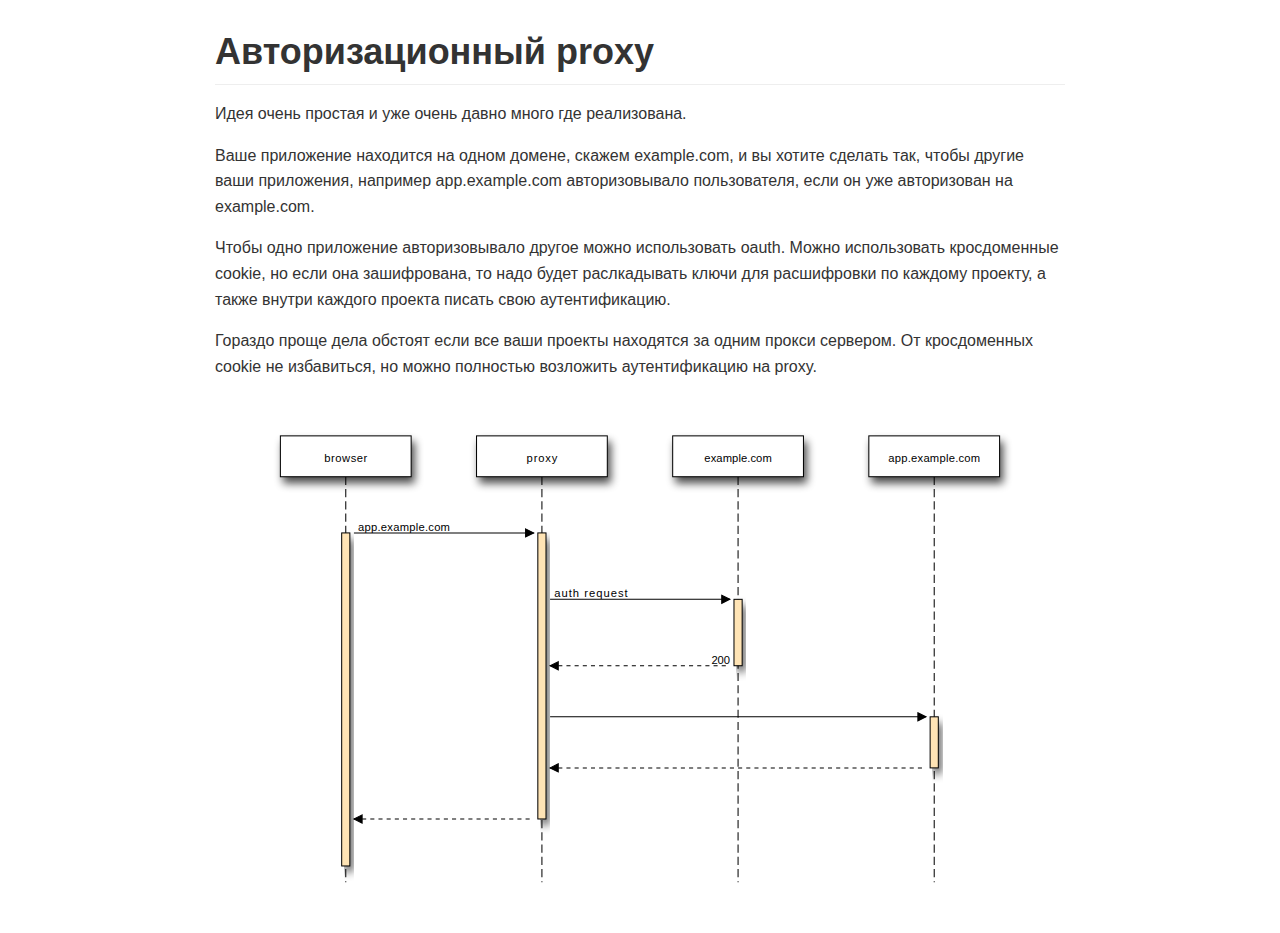
==== docs/auth-proxy.html @ 951d3b4f "Auth proxy" ====
<!DOCTYPE html>
<html>
<head>
  <meta charset="utf-8">
  <meta name="generator" content="pandoc">
  <meta name="viewport" content="width=device-width, initial-scale=1.0, user-scalable=yes">
  <title></title>
  <style type="text/css">code{white-space: pre;}</style>
  <link rel="stylesheet" href="github-markdown.css">
  <!--[if lt IE 9]>
    <script src="//cdnjs.cloudflare.com/ajax/libs/html5shiv/3.7.3/html5shiv-printshiv.min.js"></script>
  <![endif]-->
</head>
<body>
<h1 id="авторизационный-proxy">Авторизационный proxy</h1>
<p>Идея очень простая и уже очень давно много где реализована.</p>
<p>Ваше приложение находится на одном домене, скажем example.com, и вы хотите сделать так, чтобы другие ваши приложения, например app.example.com авторизовывало пользователя, если он уже авторизован на example.com.</p>
<p>Чтобы одно приложение авторизовывало другое можно использовать oauth. Можно использовать кросдоменные cookie, но если она зашифрована, то надо будет раслкадывать ключи для расшифровки по каждому проекту, а также внутри каждого проекта писать свою аутентификацию.</p>
<p>Гораздо проще дела обстоят если все ваши проекты находятся за одним прокси сервером. От кросдоменных cookie не избавиться, но можно полностью возложить аутентификацию на proxy.</p>
<?xml version='1.0' encoding='UTF-8'?>
<!DOCTYPE svg PUBLIC "-//W3C//DTD SVG 1.0//EN" "http://www.w3.org/TR/2001/REC-SVG-20010904/DTD/svg10.dtd">
<svg viewBox="0 0 832 489" xmlns="http://www.w3.org/2000/svg" xmlns:inkspace="http://www.inkscape.org/namespaces/inkscape" xmlns:xlink="http://www.w3.org/1999/xlink">
  <defs id="defs_block">
    <filter height="1.504" id="filter_blur" inkspace:collect="always" width="1.1575" x="-0.07875" y="-0.252">
      <feGaussianBlur id="feGaussianBlur3780" inkspace:collect="always" stdDeviation="4.2" />
    </filter>
  </defs>
  <title>blockdiag</title>
  <desc>seqdiag {
  browser =&gt; proxy [label = "app.example.com"] {
    proxy -&gt; example.com [label = "auth request"];
    proxy &lt;-- example.com [label = "200"];
    proxy =&gt; app.example.com;
  }
}</desc>
  <rect fill="rgb(0,0,0)" height="326" style="filter:url(#filter_blur);opacity:0.7;fill-opacity:1" width="8" x="127" y="141" />
  <rect fill="rgb(0,0,0)" height="280" style="filter:url(#filter_blur);opacity:0.7;fill-opacity:1" width="8" x="319" y="141" />
  <rect fill="rgb(0,0,0)" height="65" style="filter:url(#filter_blur);opacity:0.7;fill-opacity:1" width="8" x="511" y="206" />
  <rect fill="rgb(0,0,0)" height="50" style="filter:url(#filter_blur);opacity:0.7;fill-opacity:1" width="8" x="703" y="321" />
  <rect fill="rgb(0,0,0)" height="40" stroke="rgb(0,0,0)" style="filter:url(#filter_blur);opacity:0.7;fill-opacity:1" width="128" x="67" y="46" />
  <rect fill="rgb(0,0,0)" height="40" stroke="rgb(0,0,0)" style="filter:url(#filter_blur);opacity:0.7;fill-opacity:1" width="128" x="259" y="46" />
  <rect fill="rgb(0,0,0)" height="40" stroke="rgb(0,0,0)" style="filter:url(#filter_blur);opacity:0.7;fill-opacity:1" width="128" x="451" y="46" />
  <rect fill="rgb(0,0,0)" height="40" stroke="rgb(0,0,0)" style="filter:url(#filter_blur);opacity:0.7;fill-opacity:1" width="128" x="643" y="46" />
  <path d="M 128 80 L 128 477" fill="none" stroke="rgb(0,0,0)" stroke-dasharray="8 4" />
  <rect fill="moccasin" height="326" stroke="rgb(0,0,0)" width="8" x="124" y="135" />
  <path d="M 320 80 L 320 477" fill="none" stroke="rgb(0,0,0)" stroke-dasharray="8 4" />
  <rect fill="moccasin" height="280" stroke="rgb(0,0,0)" width="8" x="316" y="135" />
  <path d="M 512 80 L 512 477" fill="none" stroke="rgb(0,0,0)" stroke-dasharray="8 4" />
  <rect fill="moccasin" height="65" stroke="rgb(0,0,0)" width="8" x="508" y="200" />
  <path d="M 704 80 L 704 477" fill="none" stroke="rgb(0,0,0)" stroke-dasharray="8 4" />
  <rect fill="moccasin" height="50" stroke="rgb(0,0,0)" width="8" x="700" y="315" />
  <rect fill="rgb(255,255,255)" height="40" stroke="rgb(0,0,0)" width="128" x="64" y="40" />
  <text fill="rgb(0,0,0)" font-family="sans-serif" font-size="11" font-style="normal" font-weight="normal" text-anchor="middle" textLength="42" x="128" y="66">browser</text>
  <rect fill="rgb(255,255,255)" height="40" stroke="rgb(0,0,0)" width="128" x="256" y="40" />
  <text fill="rgb(0,0,0)" font-family="sans-serif" font-size="11" font-style="normal" font-weight="normal" text-anchor="middle" textLength="30" x="320" y="66">proxy</text>
  <rect fill="rgb(255,255,255)" height="40" stroke="rgb(0,0,0)" width="128" x="448" y="40" />
  <text fill="rgb(0,0,0)" font-family="sans-serif" font-size="11" font-style="normal" font-weight="normal" text-anchor="middle" textLength="66" x="512" y="66">example.com</text>
  <rect fill="rgb(255,255,255)" height="40" stroke="rgb(0,0,0)" width="128" x="640" y="40" />
  <text fill="rgb(0,0,0)" font-family="sans-serif" font-size="11" font-style="normal" font-weight="normal" text-anchor="middle" textLength="90" x="704" y="66">app.example.com</text>
  <path d="M 136 135 L 312 135" fill="none" stroke="rgb(0,0,0)" />
  <polygon fill="rgb(0,0,0)" points="304,131 312,135 304,139" stroke="rgb(0,0,0)" />
  <path d="M 328 200 L 504 200" fill="none" stroke="rgb(0,0,0)" />
  <polygon fill="rgb(0,0,0)" points="496,196 504,200 496,204" stroke="rgb(0,0,0)" />
  <path d="M 328 265 L 504 265" fill="none" stroke="rgb(0,0,0)" stroke-dasharray="4" />
  <polygon fill="rgb(0,0,0)" points="336,261 328,265 336,269" stroke="rgb(0,0,0)" />
  <path d="M 328 315 L 696 315" fill="none" stroke="rgb(0,0,0)" />
  <polygon fill="rgb(0,0,0)" points="688,311 696,315 688,319" stroke="rgb(0,0,0)" />
  <path d="M 328 365 L 696 365" fill="none" stroke="rgb(0,0,0)" stroke-dasharray="4" />
  <polygon fill="rgb(0,0,0)" points="336,361 328,365 336,369" stroke="rgb(0,0,0)" />
  <path d="M 136 415 L 312 415" fill="none" stroke="rgb(0,0,0)" stroke-dasharray="4" />
  <polygon fill="rgb(0,0,0)" points="144,411 136,415 144,419" stroke="rgb(0,0,0)" />
  <text fill="rgb(0,0,0)" font-family="sans-serif" font-size="11" font-style="normal" font-weight="normal" text-anchor="middle" textLength="90" x="185" y="133">app.example.com</text>
  <text fill="rgb(0,0,0)" font-family="sans-serif" font-size="11" font-style="normal" font-weight="normal" text-anchor="middle" textLength="72" x="368" y="198">auth request</text>
  <text fill="rgb(0,0,0)" font-family="sans-serif" font-size="11" font-style="normal" font-weight="normal" text-anchor="middle" textLength="18" x="495" y="263">200</text>
</svg>
</body>
</html>
---- docs/github-markdown.css ----
@font-face {
  font-family: octicons-anchor;
  /*src: url([data-uri]) format('woff');*/
}

body {
  min-width: 200px;
  max-width: 850px;
  margin: 0 auto;
  padding: 30px;
}

body {
  -ms-text-size-adjust: 100%;
  -webkit-text-size-adjust: 100%;
  color: #333;
  /*overflow: hidden;*/
  font-family: "Helvetica Neue", Helvetica, "Segoe UI", Arial, freesans, sans-serif;
  font-size: 16px;
  line-height: 1.6;
  word-wrap: break-word;
}

body a {
  background: transparent;
}

body a:active,
body a:hover {
  outline: 0;
}

body strong {
  font-weight: bold;
}

body h1 {
  font-size: 2em;
  margin: 0.67em 0;
}

body img {
  border: 0;
}

body hr {
  -moz-box-sizing: content-box;
  box-sizing: content-box;
  height: 0;
}

body pre {
  overflow: auto;
}

body code,
body kbd,
body pre {
  font-family: monospace, monospace;
  font-size: 1em;
}

body input {
  color: inherit;
  font: inherit;
  margin: 0;
}

body html input[disabled] {
  cursor: default;
}

body input {
  line-height: normal;
}

body input[type="checkbox"] {
  -moz-box-sizing: border-box;
  box-sizing: border-box;
  padding: 0;
}

body table {
  border-collapse: collapse;
  border-spacing: 0;
}

body td,
body th {
  padding: 0;
}

body * {
  -moz-box-sizing: border-box;
  box-sizing: border-box;
}

body input {
  font: 13px/1.4 Helvetica, arial, freesans, clean, sans-serif, "Segoe UI Emoji", "Segoe UI Symbol";
}

body a {
  color: #4183c4;
  text-decoration: none;
}

body a:hover,
body a:focus,
body a:active {
  text-decoration: underline;
}

body hr {
  height: 0;
  margin: 15px 0;
  overflow: hidden;
  background: transparent;
  border: 0;
  border-bottom: 1px solid #ddd;
}

body hr:before {
  display: table;
  content: "";
}

body hr:after {
  display: table;
  clear: both;
  content: "";
}

body h1,
body h2,
body h3,
body h4,
body h5,
body h6 {
  margin-top: 15px;
  margin-bottom: 15px;
  line-height: 1.1;
}

body h1 {
  font-size: 30px;
}

body h2 {
  font-size: 21px;
}

body h3 {
  font-size: 16px;
}

body h4 {
  font-size: 14px;
}

body h5 {
  font-size: 12px;
}

body h6 {
  font-size: 11px;
}

body blockquote {
  margin: 0;
}

body ul,
body ol {
  padding: 0;
  margin-top: 0;
  margin-bottom: 0;
}

body ol ol,
body ul ol {
  list-style-type: lower-roman;
}

body ul ul ol,
body ul ol ol,
body ol ul ol,
body ol ol ol {
  list-style-type: lower-alpha;
}

body dd {
  margin-left: 0;
}

body code {
  font: 12px Consolas, "Liberation Mono", Menlo, Courier, monospace;
}

body pre {
  margin-top: 0;
  margin-bottom: 0;
  font: 12px Consolas, "Liberation Mono", Menlo, Courier, monospace;
}

body .octicon {
  font: normal normal 16px octicons-anchor;
  line-height: 1;
  display: inline-block;
  text-decoration: none;
  -webkit-font-smoothing: antialiased;
  -moz-osx-font-smoothing: grayscale;
  -webkit-user-select: none;
  -moz-user-select: none;
  -ms-user-select: none;
  /*user-select: none;*/
}

body .octicon-link:before {
  content: '\f05c';
}

body>*:first-child {
  margin-top: 0 !important;
}

body>*:last-child {
  margin-bottom: 0 !important;
}

body .anchor {
  position: absolute;
  top: 0;
  bottom: 0;
  left: 0;
  display: block;
  padding-right: 6px;
  padding-left: 30px;
  margin-left: -30px;
}

body .anchor:focus {
  outline: none;
}

body h1,
body h2,
body h3,
body h4,
body h5,
body h6 {
  position: relative;
  margin-top: 1em;
  margin-bottom: 16px;
  font-weight: bold;
  line-height: 1.4;
}

body h1 .octicon-link,
body h2 .octicon-link,
body h3 .octicon-link,
body h4 .octicon-link,
body h5 .octicon-link,
body h6 .octicon-link {
  display: none;
  color: #000;
  vertical-align: middle;
}

body h1:hover .anchor,
body h2:hover .anchor,
body h3:hover .anchor,
body h4:hover .anchor,
body h5:hover .anchor,
body h6:hover .anchor {
  padding-left: 8px;
  margin-left: -30px;
  line-height: 1;
  text-decoration: none;
}

body h1:hover .anchor .octicon-link,
body h2:hover .anchor .octicon-link,
body h3:hover .anchor .octicon-link,
body h4:hover .anchor .octicon-link,
body h5:hover .anchor .octicon-link,
body h6:hover .anchor .octicon-link {
  display: inline-block;
}

body h1 {
  padding-bottom: 0.3em;
  font-size: 2.25em;
  line-height: 1.2;
  border-bottom: 1px solid #eee;
}

body h2 {
  padding-bottom: 0.3em;
  font-size: 1.75em;
  line-height: 1.225;
  border-bottom: 1px solid #eee;
}

body h3 {
  font-size: 1.5em;
  line-height: 1.43;
}

body h4 {
  font-size: 1.25em;
}

body h5 {
  font-size: 1em;
}

body h6 {
  font-size: 1em;
  color: #777;
}

body p,
body blockquote,
body ul,
body ol,
body dl,
body table,
body pre {
  margin-top: 0;
  margin-bottom: 16px;
}

body hr {
  height: 4px;
  padding: 0;
  margin: 16px 0;
  background-color: #e7e7e7;
  border: 0 none;
}

body ul,
body ol {
  padding-left: 2em;
}

body ul ul,
body ul ol,
body ol ol,
body ol ul {
  margin-top: 0;
  margin-bottom: 0;
}

body li>p {
  margin-top: 16px;
}

body dl {
  padding: 0;
}

body dl dt {
  padding: 0;
  margin-top: 16px;
  font-size: 1em;
  font-style: italic;
  font-weight: bold;
}

body dl dd {
  /*padding: 0 16px;*/
  padding: 0;
  margin-bottom: 16px;
}

body blockquote {
  padding: 0 15px;
  color: #777;
  border-left: 4px solid #ddd;
}

body blockquote>:first-child {
  margin-top: 0;
}

body blockquote>:last-child {
  margin-bottom: 0;
}

body table {
  display: block;
  width: 100%;
  overflow: auto;
  word-break: normal;
  word-break: keep-all;
}

body table th {
  font-weight: bold;
}

body table th,
body table td {
  padding: 6px 13px;
  border: 1px solid #ddd;
}

body table tr {
  background-color: #fff;
  border-top: 1px solid #ccc;
}

body table tr:nth-child(2n) {
  background-color: #f8f8f8;
}

body img {
  max-width: 100%;
  -moz-box-sizing: border-box;
  box-sizing: border-box;
}

body code {
  padding: 0;
  padding-top: 0.2em;
  padding-bottom: 0.2em;
  margin: 0;
  font-size: 85%;
  background-color: rgba(0,0,0,0.04);
  border-radius: 3px;
}

body code:before,
body code:after {
  letter-spacing: -0.2em;
  content: "\00a0";
}

body pre>code {
  padding: 0;
  margin: 0;
  font-size: 100%;
  word-break: normal;
  white-space: pre;
  background: transparent;
  border: 0;
}

body .highlight {
  margin-bottom: 16px;
}

body .highlight pre,
body pre {
  padding: 16px;
  overflow: auto;
  font-size: 85%;
  line-height: 1.45;
  background-color: #f7f7f7;
  border-radius: 3px;
}

body .highlight pre {
  margin-bottom: 0;
  word-break: normal;
}

body pre {
  word-wrap: normal;
}

body pre code {
  display: inline;
  max-width: initial;
  padding: 0;
  margin: 0;
  overflow: initial;
  line-height: inherit;
  word-wrap: normal;
  background-color: transparent;
  border: 0;
}

body pre code:before,
body pre code:after {
  content: normal;
}

body .highlight {
  background: #fff;
}

body .highlight .h {
  color: #333;
  font-style: normal;
  font-weight: normal;
}

body .highlight .mf,
body .highlight .mh,
body .highlight .mi,
body .highlight .mo,
body .highlight .il,
body .highlight .m {
  color: #945277;
}

body .highlight .s,
body .highlight .sb,
body .highlight .sc,
body .highlight .sd,
body .highlight .s2,
body .highlight .se,
body .highlight .sh,
body .highlight .si,
body .highlight .sx,
body .highlight .s1 {
  color: #df5000;
}

body .highlight .kc,
body .highlight .kd,
body .highlight .kn,
body .highlight .kp,
body .highlight .kr,
body .highlight .kt,
body .highlight .k,
body .highlight .o {
  font-weight: bold;
}

body .highlight .kt {
  color: #458;
}

body .highlight .c,
body .highlight .cm,
body .highlight .c1 {
  color: #998;
  font-style: italic;
}

body .highlight .cp,
body .highlight .cs,
body .highlight .cp .h {
  color: #999;
  font-weight: bold;
}

body .highlight .cs {
  font-style: italic;
}

body .highlight .n {
  color: #333;
}

body .highlight .na,
body .highlight .nv,
body .highlight .vc,
body .highlight .vg,
body .highlight .vi {
  color: #008080;
}

body .highlight .nb {
  color: #0086B3;
}

body .highlight .nc {
  color: #458;
  font-weight: bold;
}

body .highlight .no {
  color: #094e99;
}

body .highlight .ni {
  color: #800080;
}

body .highlight .ne {
  color: #990000;
  font-weight: bold;
}

body .highlight .nf {
  color: #945277;
  font-weight: bold;
}

body .highlight .nn {
  color: #555;
}

body .highlight .nt {
  color: #000080;
}

body .highlight .err {
  color: #a61717;
  background-color: #e3d2d2;
}

body .highlight .gd {
  color: #000;
  background-color: #fdd;
}

body .highlight .gd .x {
  color: #000;
  background-color: #faa;
}

body .highlight .ge {
  font-style: italic;
}

body .highlight .gr {
  color: #aa0000;
}

body .highlight .gh {
  color: #999;
}

body .highlight .gi {
  color: #000;
  background-color: #dfd;
}

body .highlight .gi .x {
  color: #000;
  background-color: #afa;
}

body .highlight .go {
  color: #888;
}

body .highlight .gp {
  color: #555;
}

body .highlight .gs {
  font-weight: bold;
}

body .highlight .gu {
  color: #800080;
  font-weight: bold;
}

body .highlight .gt {
  color: #aa0000;
}

body .highlight .ow {
  font-weight: bold;
}

body .highlight .w {
  color: #bbb;
}

body .highlight .sr {
  color: #017936;
}

body .highlight .ss {
  color: #8b467f;
}

body .highlight .bp {
  color: #999;
}

body .highlight .gc {
  color: #999;
  background-color: #EAF2F5;
}

body kbd {
  background-color: #e7e7e7;
  background-image: -webkit-linear-gradient(#fefefe, #e7e7e7);
  background-image: linear-gradient(#fefefe, #e7e7e7);
  background-repeat: repeat-x;
  display: inline-block;
  padding: 3px 5px;
  font: 11px Consolas, "Liberation Mono", Menlo, Courier, monospace;
  line-height: 10px;
  color: #000;
  border: 1px solid #cfcfcf;
  border-radius: 2px;
}

body .task-list-item {
  list-style-type: none;
}

body .task-list-item+.task-list-item {
  margin-top: 3px;
}

body .task-list-item input {
  float: left;
  margin: 0.3em 0 0.25em -1.6em;
  vertical-align: middle;
}
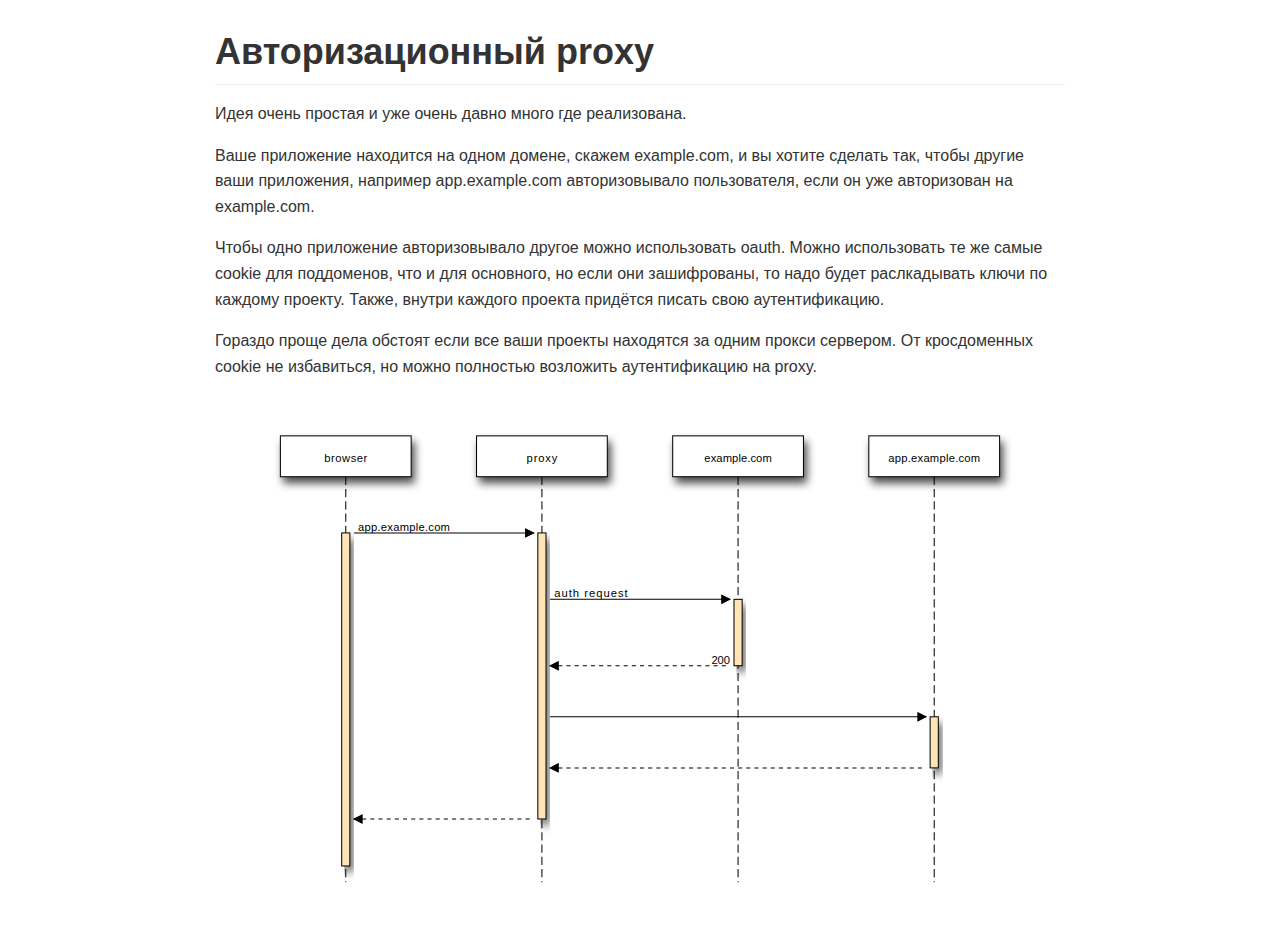
==== commit ddf9c551: "Cross domain cookie" ====
--- a/docs/auth-proxy.html
+++ b/docs/auth-proxy.html
@@ -15,7 +15,7 @@
 <h1 id="авторизационный-proxy">Авторизационный proxy</h1>
 <p>Идея очень простая и уже очень давно много где реализована.</p>
 <p>Ваше приложение находится на одном домене, скажем example.com, и вы хотите сделать так, чтобы другие ваши приложения, например app.example.com авторизовывало пользователя, если он уже авторизован на example.com.</p>
-<p>Чтобы одно приложение авторизовывало другое можно использовать oauth. Можно использовать кросдоменные cookie, но если она зашифрована, то надо будет раслкадывать ключи для расшифровки по каждому проекту, а также внутри каждого проекта писать свою аутентификацию.</p>
+<p>Чтобы одно приложение авторизовывало другое можно использовать oauth. Можно использовать те же самые cookie для поддоменов, что и для основного, но если они зашифрованы, то надо будет раслкадывать ключи по каждому проекту. Также, внутри каждого проекта придётся писать свою аутентификацию.</p>
 <p>Гораздо проще дела обстоят если все ваши проекты находятся за одним прокси сервером. От кросдоменных cookie не избавиться, но можно полностью возложить аутентификацию на proxy.</p>
 <?xml version='1.0' encoding='UTF-8'?>
 <!DOCTYPE svg PUBLIC "-//W3C//DTD SVG 1.0//EN" "http://www.w3.org/TR/2001/REC-SVG-20010904/DTD/svg10.dtd">
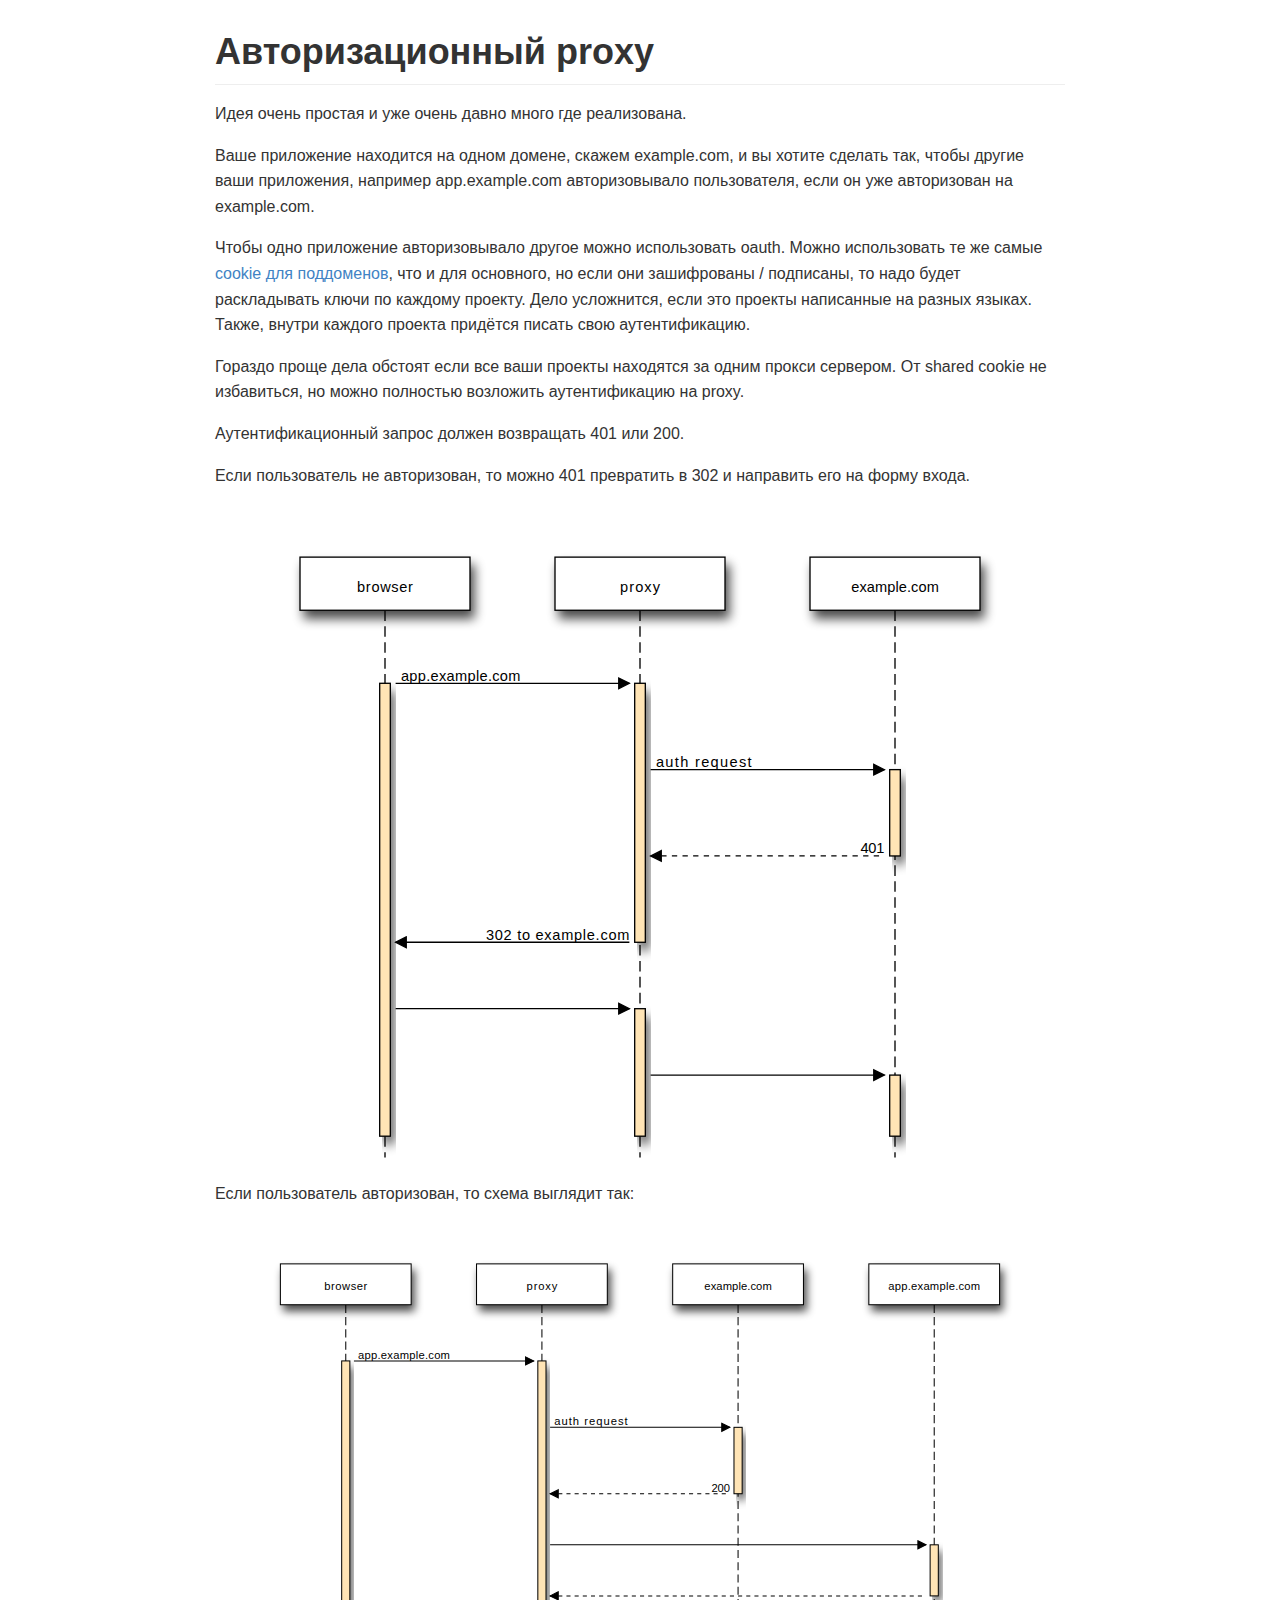
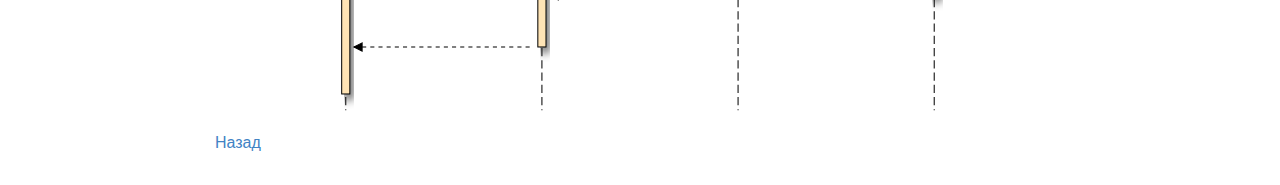
==== commit 3425c075: "Wip" ====
--- a/docs/auth-proxy.html
+++ b/docs/auth-proxy.html
@@ -15,8 +15,68 @@
 <h1 id="авторизационный-proxy">Авторизационный proxy</h1>
 <p>Идея очень простая и уже очень давно много где реализована.</p>
 <p>Ваше приложение находится на одном домене, скажем example.com, и вы хотите сделать так, чтобы другие ваши приложения, например app.example.com авторизовывало пользователя, если он уже авторизован на example.com.</p>
-<p>Чтобы одно приложение авторизовывало другое можно использовать oauth. Можно использовать те же самые cookie для поддоменов, что и для основного, но если они зашифрованы, то надо будет раслкадывать ключи по каждому проекту. Также, внутри каждого проекта придётся писать свою аутентификацию.</p>
-<p>Гораздо проще дела обстоят если все ваши проекты находятся за одним прокси сервером. От кросдоменных cookie не избавиться, но можно полностью возложить аутентификацию на proxy.</p>
+<p>Чтобы одно приложение авторизовывало другое можно использовать oauth. Можно использовать те же самые <a href="cookie-sharing.html">cookie для поддоменов</a>, что и для основного, но если они зашифрованы / подписаны, то надо будет раскладывать ключи по каждому проекту. Дело усложнится, если это проекты написанные на разных языках. Также, внутри каждого проекта придётся писать свою аутентификацию.</p>
+<p>Гораздо проще дела обстоят если все ваши проекты находятся за одним прокси сервером. От shared cookie не избавиться, но можно полностью возложить аутентификацию на proxy.</p>
+<p>Аутентификационный запрос должен возвращать 401 или 200.</p>
+<p>Если пользователь не авторизован, то можно 401 превратить в 302 и направить его на форму входа.</p>
+<?xml version='1.0' encoding='UTF-8'?>
+<!DOCTYPE svg PUBLIC "-//W3C//DTD SVG 1.0//EN" "http://www.w3.org/TR/2001/REC-SVG-20010904/DTD/svg10.dtd">
+<svg viewBox="0 0 640 504" xmlns="http://www.w3.org/2000/svg" xmlns:inkspace="http://www.inkscape.org/namespaces/inkscape" xmlns:xlink="http://www.w3.org/1999/xlink">
+  <defs id="defs_block">
+    <filter height="1.504" id="filter_blur" inkspace:collect="always" width="1.1575" x="-0.07875" y="-0.252">
+      <feGaussianBlur id="feGaussianBlur3780" inkspace:collect="always" stdDeviation="4.2" />
+    </filter>
+  </defs>
+  <title>blockdiag</title>
+  <desc>seqdiag {
+  browser -&gt; proxy [label = "app.example.com"] {
+    proxy -&gt; example.com [label = "auth request"];
+    proxy &lt;-- example.com [label = "401"];
+  }
+  browser &lt;- proxy [label = "302 to example.com"];
+  browser -&gt; proxy -&gt; example.com;
+}</desc>
+  <rect fill="rgb(0,0,0)" height="341" style="filter:url(#filter_blur);opacity:0.7;fill-opacity:1" width="8" x="127" y="141" />
+  <rect fill="rgb(0,0,0)" height="195" style="filter:url(#filter_blur);opacity:0.7;fill-opacity:1" width="8" x="319" y="141" />
+  <rect fill="rgb(0,0,0)" height="96" style="filter:url(#filter_blur);opacity:0.7;fill-opacity:1" width="8" x="319" y="386" />
+  <rect fill="rgb(0,0,0)" height="65" style="filter:url(#filter_blur);opacity:0.7;fill-opacity:1" width="8" x="511" y="206" />
+  <rect fill="rgb(0,0,0)" height="46" style="filter:url(#filter_blur);opacity:0.7;fill-opacity:1" width="8" x="511" y="436" />
+  <rect fill="rgb(0,0,0)" height="40" stroke="rgb(0,0,0)" style="filter:url(#filter_blur);opacity:0.7;fill-opacity:1" width="128" x="67" y="46" />
+  <rect fill="rgb(0,0,0)" height="40" stroke="rgb(0,0,0)" style="filter:url(#filter_blur);opacity:0.7;fill-opacity:1" width="128" x="259" y="46" />
+  <rect fill="rgb(0,0,0)" height="40" stroke="rgb(0,0,0)" style="filter:url(#filter_blur);opacity:0.7;fill-opacity:1" width="128" x="451" y="46" />
+  <path d="M 128 80 L 128 492" fill="none" stroke="rgb(0,0,0)" stroke-dasharray="8 4" />
+  <rect fill="moccasin" height="341" stroke="rgb(0,0,0)" width="8" x="124" y="135" />
+  <path d="M 320 80 L 320 492" fill="none" stroke="rgb(0,0,0)" stroke-dasharray="8 4" />
+  <rect fill="moccasin" height="195" stroke="rgb(0,0,0)" width="8" x="316" y="135" />
+  <rect fill="moccasin" height="96" stroke="rgb(0,0,0)" width="8" x="316" y="380" />
+  <path d="M 512 80 L 512 492" fill="none" stroke="rgb(0,0,0)" stroke-dasharray="8 4" />
+  <rect fill="moccasin" height="65" stroke="rgb(0,0,0)" width="8" x="508" y="200" />
+  <rect fill="moccasin" height="46" stroke="rgb(0,0,0)" width="8" x="508" y="430" />
+  <rect fill="rgb(255,255,255)" height="40" stroke="rgb(0,0,0)" width="128" x="64" y="40" />
+  <text fill="rgb(0,0,0)" font-family="sans-serif" font-size="11" font-style="normal" font-weight="normal" text-anchor="middle" textLength="42" x="128" y="66">browser</text>
+  <rect fill="rgb(255,255,255)" height="40" stroke="rgb(0,0,0)" width="128" x="256" y="40" />
+  <text fill="rgb(0,0,0)" font-family="sans-serif" font-size="11" font-style="normal" font-weight="normal" text-anchor="middle" textLength="30" x="320" y="66">proxy</text>
+  <rect fill="rgb(255,255,255)" height="40" stroke="rgb(0,0,0)" width="128" x="448" y="40" />
+  <text fill="rgb(0,0,0)" font-family="sans-serif" font-size="11" font-style="normal" font-weight="normal" text-anchor="middle" textLength="66" x="512" y="66">example.com</text>
+  <path d="M 136 135 L 312 135" fill="none" stroke="rgb(0,0,0)" />
+  <polygon fill="rgb(0,0,0)" points="304,131 312,135 304,139" stroke="rgb(0,0,0)" />
+  <path d="M 328 200 L 504 200" fill="none" stroke="rgb(0,0,0)" />
+  <polygon fill="rgb(0,0,0)" points="496,196 504,200 496,204" stroke="rgb(0,0,0)" />
+  <path d="M 328 265 L 504 265" fill="none" stroke="rgb(0,0,0)" stroke-dasharray="4" />
+  <polygon fill="rgb(0,0,0)" points="336,261 328,265 336,269" stroke="rgb(0,0,0)" />
+  <path d="M 136 330 L 312 330" fill="none" stroke="rgb(0,0,0)" />
+  <polygon fill="rgb(0,0,0)" points="144,326 136,330 144,334" stroke="rgb(0,0,0)" />
+  <path d="M 136 380 L 312 380" fill="none" stroke="rgb(0,0,0)" />
+  <polygon fill="rgb(0,0,0)" points="304,376 312,380 304,384" stroke="rgb(0,0,0)" />
+  <path d="M 328 430 L 504 430" fill="none" stroke="rgb(0,0,0)" />
+  <polygon fill="rgb(0,0,0)" points="496,426 504,430 496,434" stroke="rgb(0,0,0)" />
+  <text fill="rgb(0,0,0)" font-family="sans-serif" font-size="11" font-style="normal" font-weight="normal" text-anchor="middle" textLength="90" x="185" y="133">app.example.com</text>
+  <text fill="rgb(0,0,0)" font-family="sans-serif" font-size="11" font-style="normal" font-weight="normal" text-anchor="middle" textLength="72" x="368" y="198">auth request</text>
+  <text fill="rgb(0,0,0)" font-family="sans-serif" font-size="11" font-style="normal" font-weight="normal" text-anchor="middle" textLength="18" x="495" y="263">401</text>
+  <text fill="rgb(0,0,0)" font-family="sans-serif" font-size="11" font-style="normal" font-weight="normal" text-anchor="middle" textLength="108" x="258" y="328">302 to example.com</text>
+</svg>
+
+<p>Если пользователь авторизован, то схема выглядит так:</p>
 <?xml version='1.0' encoding='UTF-8'?>
 <!DOCTYPE svg PUBLIC "-//W3C//DTD SVG 1.0//EN" "http://www.w3.org/TR/2001/REC-SVG-20010904/DTD/svg10.dtd">
 <svg viewBox="0 0 832 489" xmlns="http://www.w3.org/2000/svg" xmlns:inkspace="http://www.inkscape.org/namespaces/inkscape" xmlns:xlink="http://www.w3.org/1999/xlink">
@@ -73,5 +133,7 @@
   <text fill="rgb(0,0,0)" font-family="sans-serif" font-size="11" font-style="normal" font-weight="normal" text-anchor="middle" textLength="72" x="368" y="198">auth request</text>
   <text fill="rgb(0,0,0)" font-family="sans-serif" font-size="11" font-style="normal" font-weight="normal" text-anchor="middle" textLength="18" x="495" y="263">200</text>
 </svg>
+
+<p><a href="index.html">Назад</a></p>
 </body>
 </html>
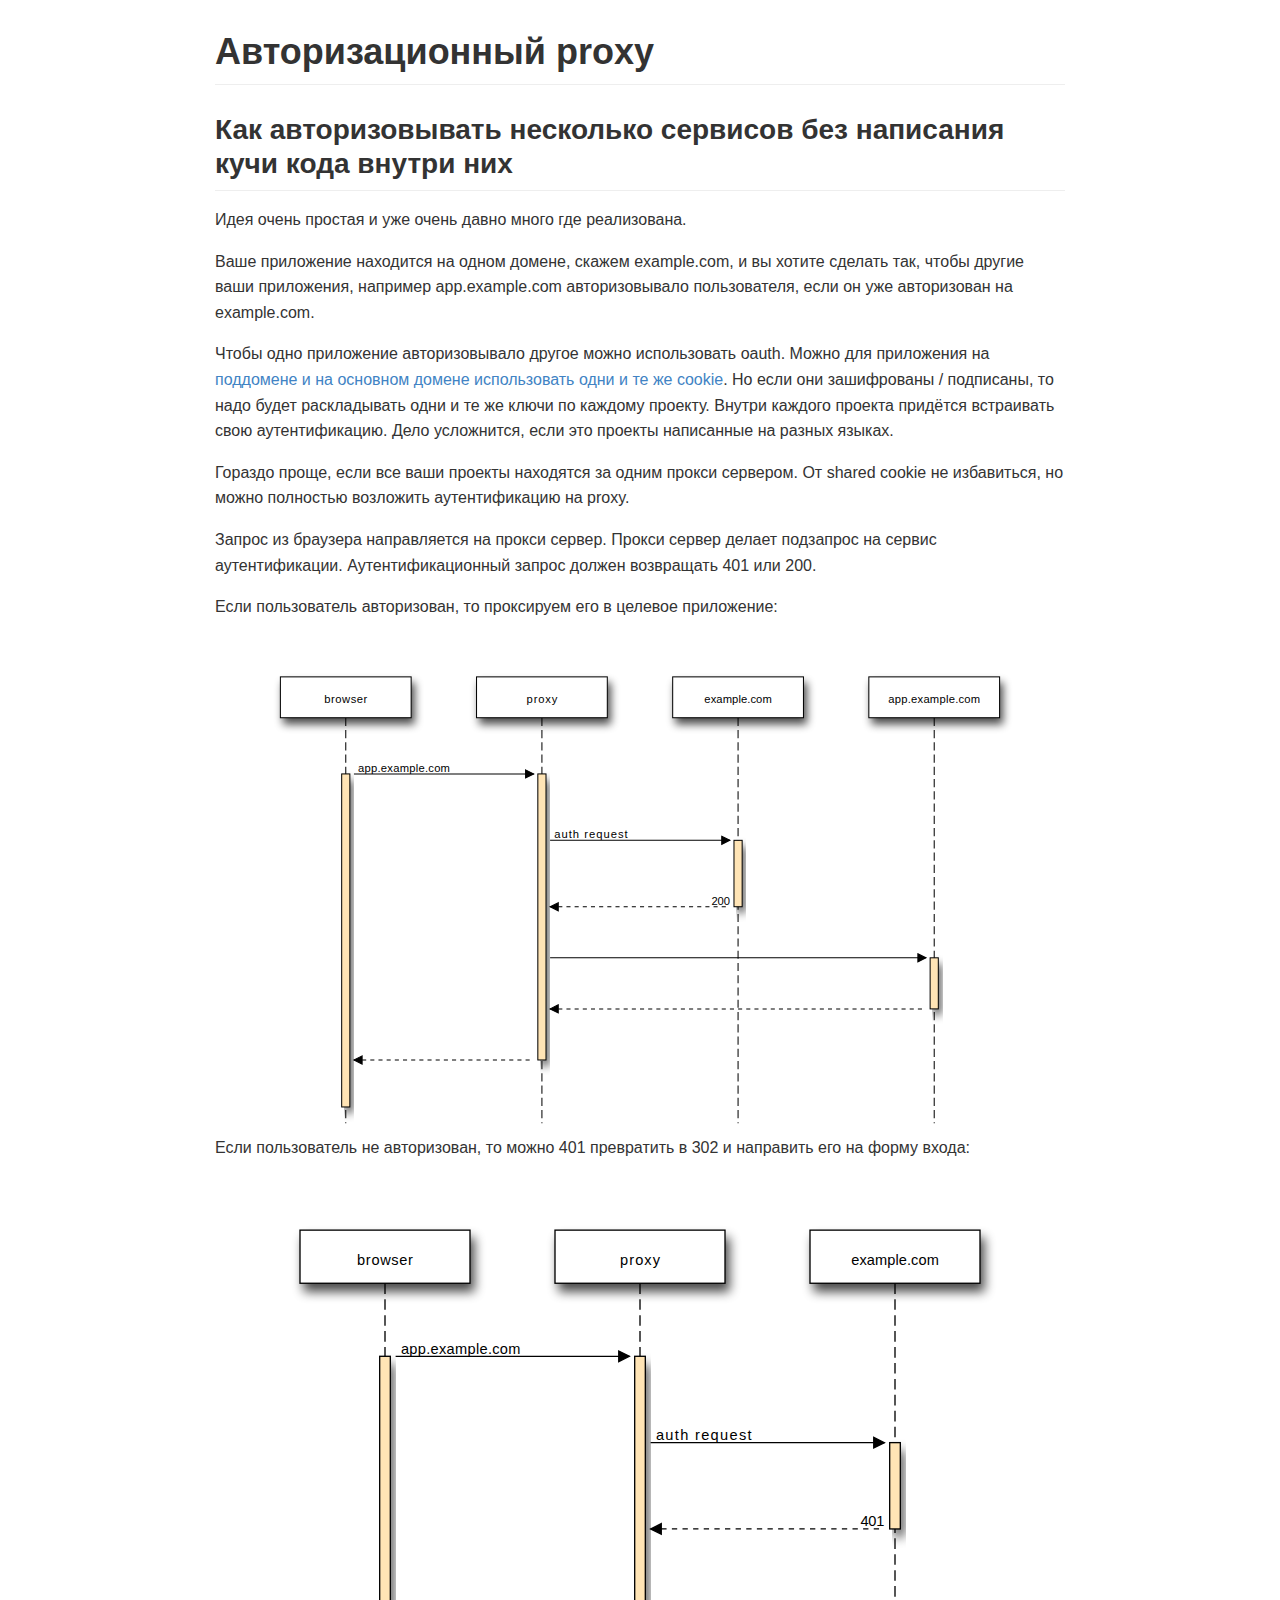
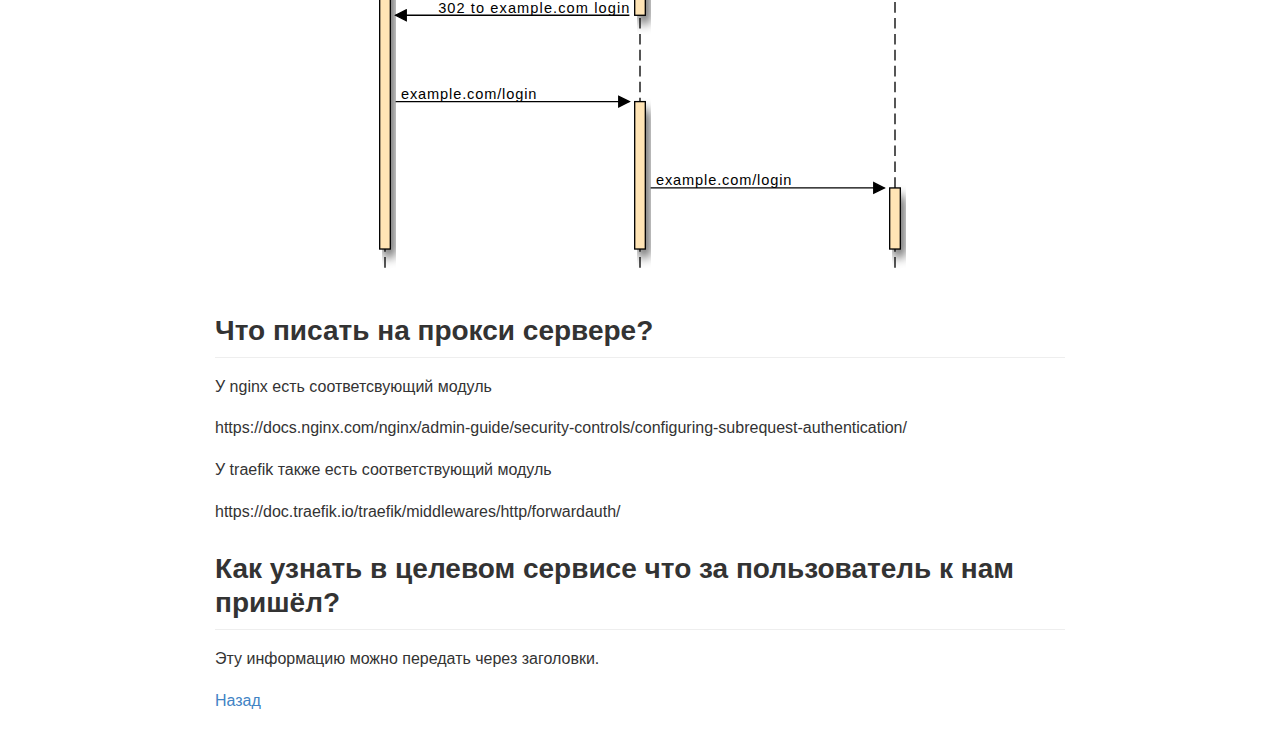
==== commit 53f47271: "Wip" ====
--- a/docs/auth-proxy.html
+++ b/docs/auth-proxy.html
@@ -1,82 +1,22 @@
-<!DOCTYPE html>
-<html>
+<!DOCTYPE html PUBLIC "-//W3C//DTD XHTML 1.0 Transitional//EN" "http://www.w3.org/TR/xhtml1/DTD/xhtml1-transitional.dtd">
+<html xmlns="http://www.w3.org/1999/xhtml">
 <head>
-  <meta charset="utf-8">
-  <meta name="generator" content="pandoc">
-  <meta name="viewport" content="width=device-width, initial-scale=1.0, user-scalable=yes">
+  <meta http-equiv="Content-Type" content="text/html; charset=utf-8" />
+  <meta http-equiv="Content-Style-Type" content="text/css" />
+  <meta name="generator" content="pandoc" />
   <title></title>
   <style type="text/css">code{white-space: pre;}</style>
-  <link rel="stylesheet" href="github-markdown.css">
-  <!--[if lt IE 9]>
-    <script src="//cdnjs.cloudflare.com/ajax/libs/html5shiv/3.7.3/html5shiv-printshiv.min.js"></script>
-  <![endif]-->
+  <link rel="stylesheet" href="github-markdown.css" type="text/css" />
 </head>
 <body>
 <h1 id="авторизационный-proxy">Авторизационный proxy</h1>
+<h2 id="как-авторизовывать-несколько-сервисов-без-написания-кучи-кода-внутри-них">Как авторизовывать несколько сервисов без написания кучи кода внутри них</h2>
 <p>Идея очень простая и уже очень давно много где реализована.</p>
 <p>Ваше приложение находится на одном домене, скажем example.com, и вы хотите сделать так, чтобы другие ваши приложения, например app.example.com авторизовывало пользователя, если он уже авторизован на example.com.</p>
-<p>Чтобы одно приложение авторизовывало другое можно использовать oauth. Можно использовать те же самые <a href="cookie-sharing.html">cookie для поддоменов</a>, что и для основного, но если они зашифрованы / подписаны, то надо будет раскладывать ключи по каждому проекту. Дело усложнится, если это проекты написанные на разных языках. Также, внутри каждого проекта придётся писать свою аутентификацию.</p>
-<p>Гораздо проще дела обстоят если все ваши проекты находятся за одним прокси сервером. От shared cookie не избавиться, но можно полностью возложить аутентификацию на proxy.</p>
-<p>Аутентификационный запрос должен возвращать 401 или 200.</p>
-<p>Если пользователь не авторизован, то можно 401 превратить в 302 и направить его на форму входа.</p>
-<?xml version='1.0' encoding='UTF-8'?>
-<!DOCTYPE svg PUBLIC "-//W3C//DTD SVG 1.0//EN" "http://www.w3.org/TR/2001/REC-SVG-20010904/DTD/svg10.dtd">
-<svg viewBox="0 0 640 504" xmlns="http://www.w3.org/2000/svg" xmlns:inkspace="http://www.inkscape.org/namespaces/inkscape" xmlns:xlink="http://www.w3.org/1999/xlink">
-  <defs id="defs_block">
-    <filter height="1.504" id="filter_blur" inkspace:collect="always" width="1.1575" x="-0.07875" y="-0.252">
-      <feGaussianBlur id="feGaussianBlur3780" inkspace:collect="always" stdDeviation="4.2" />
-    </filter>
-  </defs>
-  <title>blockdiag</title>
-  <desc>seqdiag {
-  browser -&gt; proxy [label = "app.example.com"] {
-    proxy -&gt; example.com [label = "auth request"];
-    proxy &lt;-- example.com [label = "401"];
-  }
-  browser &lt;- proxy [label = "302 to example.com"];
-  browser -&gt; proxy -&gt; example.com;
-}</desc>
-  <rect fill="rgb(0,0,0)" height="341" style="filter:url(#filter_blur);opacity:0.7;fill-opacity:1" width="8" x="127" y="141" />
-  <rect fill="rgb(0,0,0)" height="195" style="filter:url(#filter_blur);opacity:0.7;fill-opacity:1" width="8" x="319" y="141" />
-  <rect fill="rgb(0,0,0)" height="96" style="filter:url(#filter_blur);opacity:0.7;fill-opacity:1" width="8" x="319" y="386" />
-  <rect fill="rgb(0,0,0)" height="65" style="filter:url(#filter_blur);opacity:0.7;fill-opacity:1" width="8" x="511" y="206" />
-  <rect fill="rgb(0,0,0)" height="46" style="filter:url(#filter_blur);opacity:0.7;fill-opacity:1" width="8" x="511" y="436" />
-  <rect fill="rgb(0,0,0)" height="40" stroke="rgb(0,0,0)" style="filter:url(#filter_blur);opacity:0.7;fill-opacity:1" width="128" x="67" y="46" />
-  <rect fill="rgb(0,0,0)" height="40" stroke="rgb(0,0,0)" style="filter:url(#filter_blur);opacity:0.7;fill-opacity:1" width="128" x="259" y="46" />
-  <rect fill="rgb(0,0,0)" height="40" stroke="rgb(0,0,0)" style="filter:url(#filter_blur);opacity:0.7;fill-opacity:1" width="128" x="451" y="46" />
-  <path d="M 128 80 L 128 492" fill="none" stroke="rgb(0,0,0)" stroke-dasharray="8 4" />
-  <rect fill="moccasin" height="341" stroke="rgb(0,0,0)" width="8" x="124" y="135" />
-  <path d="M 320 80 L 320 492" fill="none" stroke="rgb(0,0,0)" stroke-dasharray="8 4" />
-  <rect fill="moccasin" height="195" stroke="rgb(0,0,0)" width="8" x="316" y="135" />
-  <rect fill="moccasin" height="96" stroke="rgb(0,0,0)" width="8" x="316" y="380" />
-  <path d="M 512 80 L 512 492" fill="none" stroke="rgb(0,0,0)" stroke-dasharray="8 4" />
-  <rect fill="moccasin" height="65" stroke="rgb(0,0,0)" width="8" x="508" y="200" />
-  <rect fill="moccasin" height="46" stroke="rgb(0,0,0)" width="8" x="508" y="430" />
-  <rect fill="rgb(255,255,255)" height="40" stroke="rgb(0,0,0)" width="128" x="64" y="40" />
-  <text fill="rgb(0,0,0)" font-family="sans-serif" font-size="11" font-style="normal" font-weight="normal" text-anchor="middle" textLength="42" x="128" y="66">browser</text>
-  <rect fill="rgb(255,255,255)" height="40" stroke="rgb(0,0,0)" width="128" x="256" y="40" />
-  <text fill="rgb(0,0,0)" font-family="sans-serif" font-size="11" font-style="normal" font-weight="normal" text-anchor="middle" textLength="30" x="320" y="66">proxy</text>
-  <rect fill="rgb(255,255,255)" height="40" stroke="rgb(0,0,0)" width="128" x="448" y="40" />
-  <text fill="rgb(0,0,0)" font-family="sans-serif" font-size="11" font-style="normal" font-weight="normal" text-anchor="middle" textLength="66" x="512" y="66">example.com</text>
-  <path d="M 136 135 L 312 135" fill="none" stroke="rgb(0,0,0)" />
-  <polygon fill="rgb(0,0,0)" points="304,131 312,135 304,139" stroke="rgb(0,0,0)" />
-  <path d="M 328 200 L 504 200" fill="none" stroke="rgb(0,0,0)" />
-  <polygon fill="rgb(0,0,0)" points="496,196 504,200 496,204" stroke="rgb(0,0,0)" />
-  <path d="M 328 265 L 504 265" fill="none" stroke="rgb(0,0,0)" stroke-dasharray="4" />
-  <polygon fill="rgb(0,0,0)" points="336,261 328,265 336,269" stroke="rgb(0,0,0)" />
-  <path d="M 136 330 L 312 330" fill="none" stroke="rgb(0,0,0)" />
-  <polygon fill="rgb(0,0,0)" points="144,326 136,330 144,334" stroke="rgb(0,0,0)" />
-  <path d="M 136 380 L 312 380" fill="none" stroke="rgb(0,0,0)" />
-  <polygon fill="rgb(0,0,0)" points="304,376 312,380 304,384" stroke="rgb(0,0,0)" />
-  <path d="M 328 430 L 504 430" fill="none" stroke="rgb(0,0,0)" />
-  <polygon fill="rgb(0,0,0)" points="496,426 504,430 496,434" stroke="rgb(0,0,0)" />
-  <text fill="rgb(0,0,0)" font-family="sans-serif" font-size="11" font-style="normal" font-weight="normal" text-anchor="middle" textLength="90" x="185" y="133">app.example.com</text>
-  <text fill="rgb(0,0,0)" font-family="sans-serif" font-size="11" font-style="normal" font-weight="normal" text-anchor="middle" textLength="72" x="368" y="198">auth request</text>
-  <text fill="rgb(0,0,0)" font-family="sans-serif" font-size="11" font-style="normal" font-weight="normal" text-anchor="middle" textLength="18" x="495" y="263">401</text>
-  <text fill="rgb(0,0,0)" font-family="sans-serif" font-size="11" font-style="normal" font-weight="normal" text-anchor="middle" textLength="108" x="258" y="328">302 to example.com</text>
-</svg>
-
-<p>Если пользователь авторизован, то схема выглядит так:</p>
+<p>Чтобы одно приложение авторизовывало другое можно использовать oauth. Можно для приложения на <a href="cookie-sharing.html">поддомене и на основном домене использовать одни и те же cookie</a>. Но если они зашифрованы / подписаны, то надо будет раскладывать одни и те же ключи по каждому проекту. Внутри каждого проекта придётся встраивать свою аутентификацию. Дело усложнится, если это проекты написанные на разных языках.</p>
+<p>Гораздо проще, если все ваши проекты находятся за одним прокси сервером. От shared cookie не избавиться, но можно полностью возложить аутентификацию на proxy.</p>
+<p>Запрос из браузера направляется на прокси сервер. Прокси сервер делает подзапрос на сервис аутентификации. Аутентификационный запрос должен возвращать 401 или 200.</p>
+<p>Если пользователь авторизован, то проксируем его в целевое приложение:</p>
 <?xml version='1.0' encoding='UTF-8'?>
 <!DOCTYPE svg PUBLIC "-//W3C//DTD SVG 1.0//EN" "http://www.w3.org/TR/2001/REC-SVG-20010904/DTD/svg10.dtd">
 <svg viewBox="0 0 832 489" xmlns="http://www.w3.org/2000/svg" xmlns:inkspace="http://www.inkscape.org/namespaces/inkscape" xmlns:xlink="http://www.w3.org/1999/xlink">
@@ -134,6 +74,73 @@
   <text fill="rgb(0,0,0)" font-family="sans-serif" font-size="11" font-style="normal" font-weight="normal" text-anchor="middle" textLength="18" x="495" y="263">200</text>
 </svg>
 
+<p>Если пользователь не авторизован, то можно 401 превратить в 302 и направить его на форму входа:</p>
+<?xml version='1.0' encoding='UTF-8'?>
+<!DOCTYPE svg PUBLIC "-//W3C//DTD SVG 1.0//EN" "http://www.w3.org/TR/2001/REC-SVG-20010904/DTD/svg10.dtd">
+<svg viewBox="0 0 640 534" xmlns="http://www.w3.org/2000/svg" xmlns:inkspace="http://www.inkscape.org/namespaces/inkscape" xmlns:xlink="http://www.w3.org/1999/xlink">
+  <defs id="defs_block">
+    <filter height="1.504" id="filter_blur" inkspace:collect="always" width="1.1575" x="-0.07875" y="-0.252">
+      <feGaussianBlur id="feGaussianBlur3780" inkspace:collect="always" stdDeviation="4.2" />
+    </filter>
+  </defs>
+  <title>blockdiag</title>
+  <desc>seqdiag {
+  browser -&gt; proxy [label = "app.example.com"] {
+    proxy -&gt; example.com [label = "auth request"];
+    proxy &lt;-- example.com [label = "401"];
+  }
+  browser &lt;- proxy [label = "302 to example.com login"];
+  browser -&gt; proxy -&gt; example.com [label = "example.com/login"];
+}</desc>
+  <rect fill="rgb(0,0,0)" height="371" style="filter:url(#filter_blur);opacity:0.7;fill-opacity:1" width="8" x="127" y="141" />
+  <rect fill="rgb(0,0,0)" height="195" style="filter:url(#filter_blur);opacity:0.7;fill-opacity:1" width="8" x="319" y="141" />
+  <rect fill="rgb(0,0,0)" height="111" style="filter:url(#filter_blur);opacity:0.7;fill-opacity:1" width="8" x="319" y="401" />
+  <rect fill="rgb(0,0,0)" height="65" style="filter:url(#filter_blur);opacity:0.7;fill-opacity:1" width="8" x="511" y="206" />
+  <rect fill="rgb(0,0,0)" height="46" style="filter:url(#filter_blur);opacity:0.7;fill-opacity:1" width="8" x="511" y="466" />
+  <rect fill="rgb(0,0,0)" height="40" stroke="rgb(0,0,0)" style="filter:url(#filter_blur);opacity:0.7;fill-opacity:1" width="128" x="67" y="46" />
+  <rect fill="rgb(0,0,0)" height="40" stroke="rgb(0,0,0)" style="filter:url(#filter_blur);opacity:0.7;fill-opacity:1" width="128" x="259" y="46" />
+  <rect fill="rgb(0,0,0)" height="40" stroke="rgb(0,0,0)" style="filter:url(#filter_blur);opacity:0.7;fill-opacity:1" width="128" x="451" y="46" />
+  <path d="M 128 80 L 128 522" fill="none" stroke="rgb(0,0,0)" stroke-dasharray="8 4" />
+  <rect fill="moccasin" height="371" stroke="rgb(0,0,0)" width="8" x="124" y="135" />
+  <path d="M 320 80 L 320 522" fill="none" stroke="rgb(0,0,0)" stroke-dasharray="8 4" />
+  <rect fill="moccasin" height="195" stroke="rgb(0,0,0)" width="8" x="316" y="135" />
+  <rect fill="moccasin" height="111" stroke="rgb(0,0,0)" width="8" x="316" y="395" />
+  <path d="M 512 80 L 512 522" fill="none" stroke="rgb(0,0,0)" stroke-dasharray="8 4" />
+  <rect fill="moccasin" height="65" stroke="rgb(0,0,0)" width="8" x="508" y="200" />
+  <rect fill="moccasin" height="46" stroke="rgb(0,0,0)" width="8" x="508" y="460" />
+  <rect fill="rgb(255,255,255)" height="40" stroke="rgb(0,0,0)" width="128" x="64" y="40" />
+  <text fill="rgb(0,0,0)" font-family="sans-serif" font-size="11" font-style="normal" font-weight="normal" text-anchor="middle" textLength="42" x="128" y="66">browser</text>
+  <rect fill="rgb(255,255,255)" height="40" stroke="rgb(0,0,0)" width="128" x="256" y="40" />
+  <text fill="rgb(0,0,0)" font-family="sans-serif" font-size="11" font-style="normal" font-weight="normal" text-anchor="middle" textLength="30" x="320" y="66">proxy</text>
+  <rect fill="rgb(255,255,255)" height="40" stroke="rgb(0,0,0)" width="128" x="448" y="40" />
+  <text fill="rgb(0,0,0)" font-family="sans-serif" font-size="11" font-style="normal" font-weight="normal" text-anchor="middle" textLength="66" x="512" y="66">example.com</text>
+  <path d="M 136 135 L 312 135" fill="none" stroke="rgb(0,0,0)" />
+  <polygon fill="rgb(0,0,0)" points="304,131 312,135 304,139" stroke="rgb(0,0,0)" />
+  <path d="M 328 200 L 504 200" fill="none" stroke="rgb(0,0,0)" />
+  <polygon fill="rgb(0,0,0)" points="496,196 504,200 496,204" stroke="rgb(0,0,0)" />
+  <path d="M 328 265 L 504 265" fill="none" stroke="rgb(0,0,0)" stroke-dasharray="4" />
+  <polygon fill="rgb(0,0,0)" points="336,261 328,265 336,269" stroke="rgb(0,0,0)" />
+  <path d="M 136 330 L 312 330" fill="none" stroke="rgb(0,0,0)" />
+  <polygon fill="rgb(0,0,0)" points="144,326 136,330 144,334" stroke="rgb(0,0,0)" />
+  <path d="M 136 395 L 312 395" fill="none" stroke="rgb(0,0,0)" />
+  <polygon fill="rgb(0,0,0)" points="304,391 312,395 304,399" stroke="rgb(0,0,0)" />
+  <path d="M 328 460 L 504 460" fill="none" stroke="rgb(0,0,0)" />
+  <polygon fill="rgb(0,0,0)" points="496,456 504,460 496,464" stroke="rgb(0,0,0)" />
+  <text fill="rgb(0,0,0)" font-family="sans-serif" font-size="11" font-style="normal" font-weight="normal" text-anchor="middle" textLength="90" x="185" y="133">app.example.com</text>
+  <text fill="rgb(0,0,0)" font-family="sans-serif" font-size="11" font-style="normal" font-weight="normal" text-anchor="middle" textLength="72" x="368" y="198">auth request</text>
+  <text fill="rgb(0,0,0)" font-family="sans-serif" font-size="11" font-style="normal" font-weight="normal" text-anchor="middle" textLength="18" x="495" y="263">401</text>
+  <text fill="rgb(0,0,0)" font-family="sans-serif" font-size="11" font-style="normal" font-weight="normal" text-anchor="middle" textLength="144" x="240" y="328">302 to example.com login</text>
+  <text fill="rgb(0,0,0)" font-family="sans-serif" font-size="11" font-style="normal" font-weight="normal" text-anchor="middle" textLength="102" x="191" y="393">example.com/login</text>
+  <text fill="rgb(0,0,0)" font-family="sans-serif" font-size="11" font-style="normal" font-weight="normal" text-anchor="middle" textLength="102" x="383" y="458">example.com/login</text>
+</svg>
+
+<h2 id="что-писать-на-прокси-сервере">Что писать на прокси сервере?</h2>
+<p>У nginx есть соответсвующий модуль</p>
+<p>https://docs.nginx.com/nginx/admin-guide/security-controls/configuring-subrequest-authentication/</p>
+<p>У traefik также есть соответствующий модуль</p>
+<p>https://doc.traefik.io/traefik/middlewares/http/forwardauth/</p>
+<h2 id="как-узнать-в-целевом-сервисе-что-за-пользователь-к-нам-пришёл">Как узнать в целевом сервисе что за пользователь к нам пришёл?</h2>
+<p>Эту информацию можно передать через заголовки.</p>
 <p><a href="index.html">Назад</a></p>
 </body>
 </html>
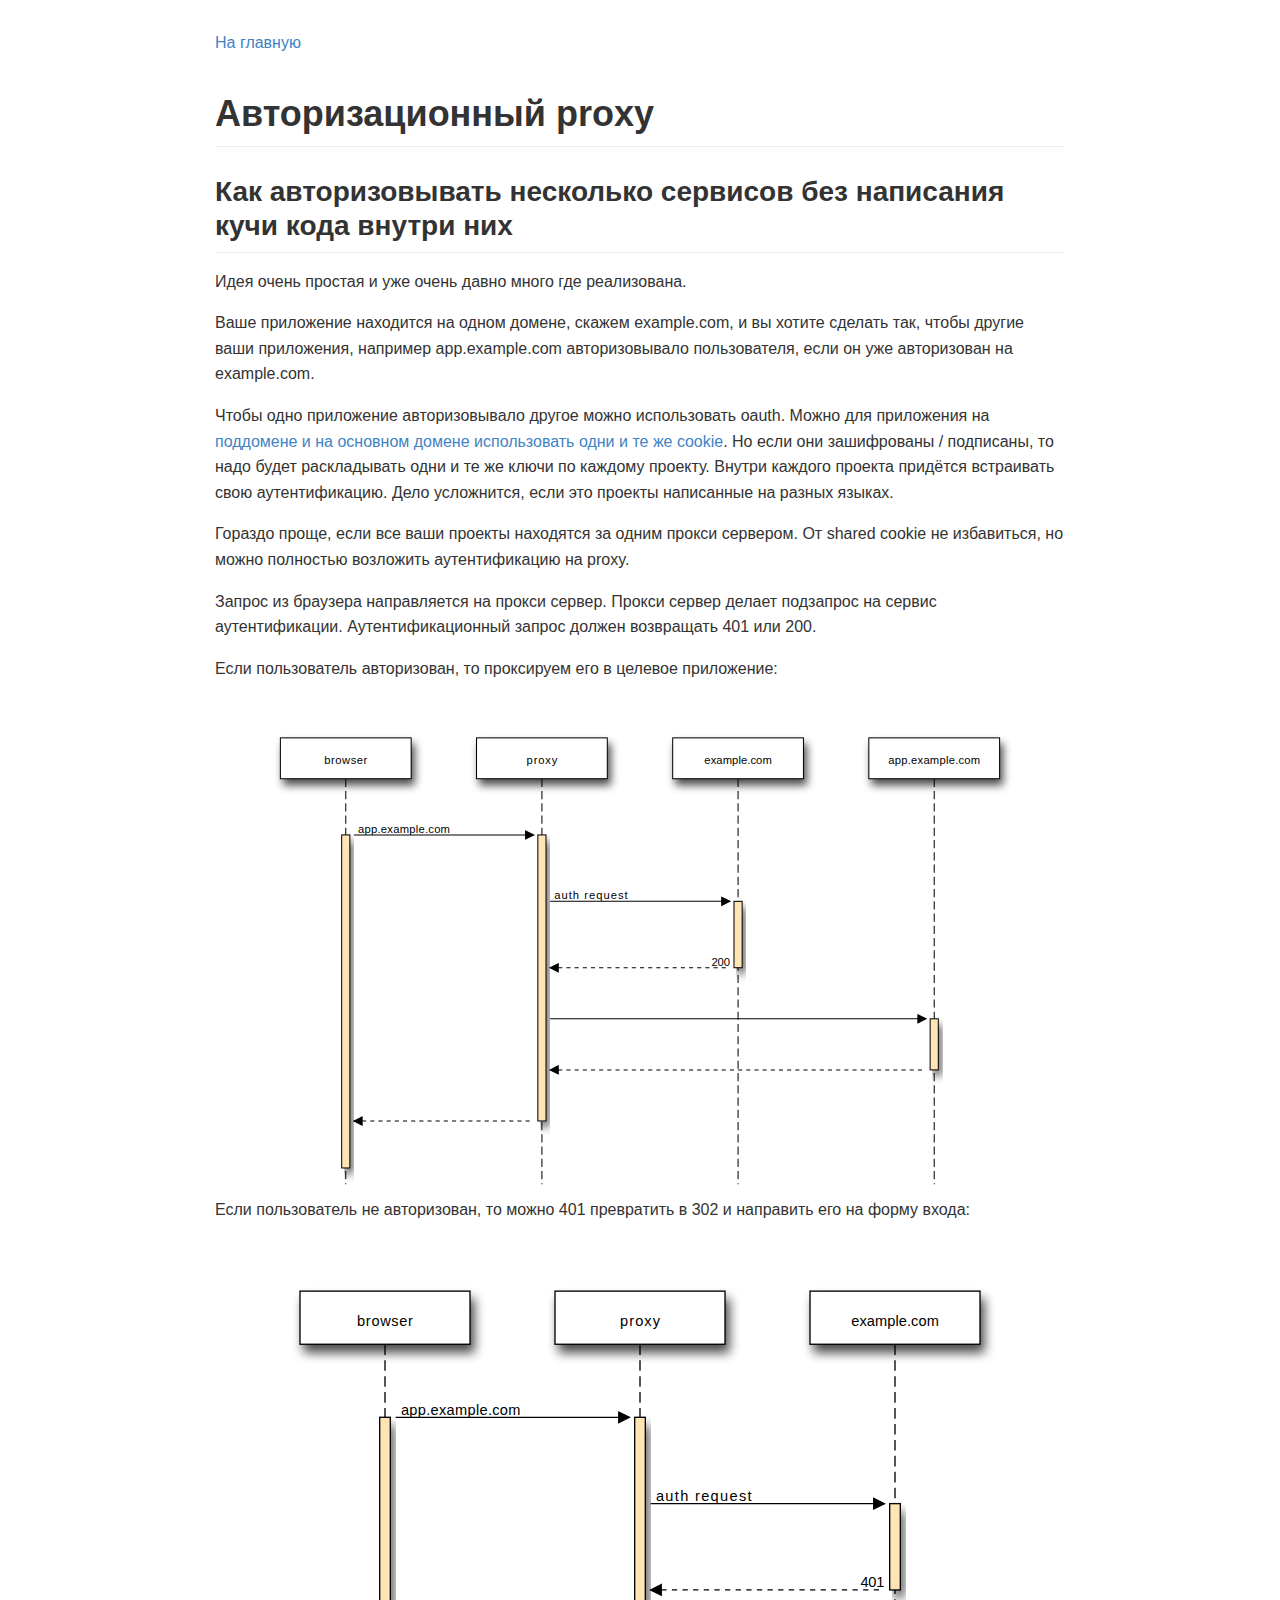
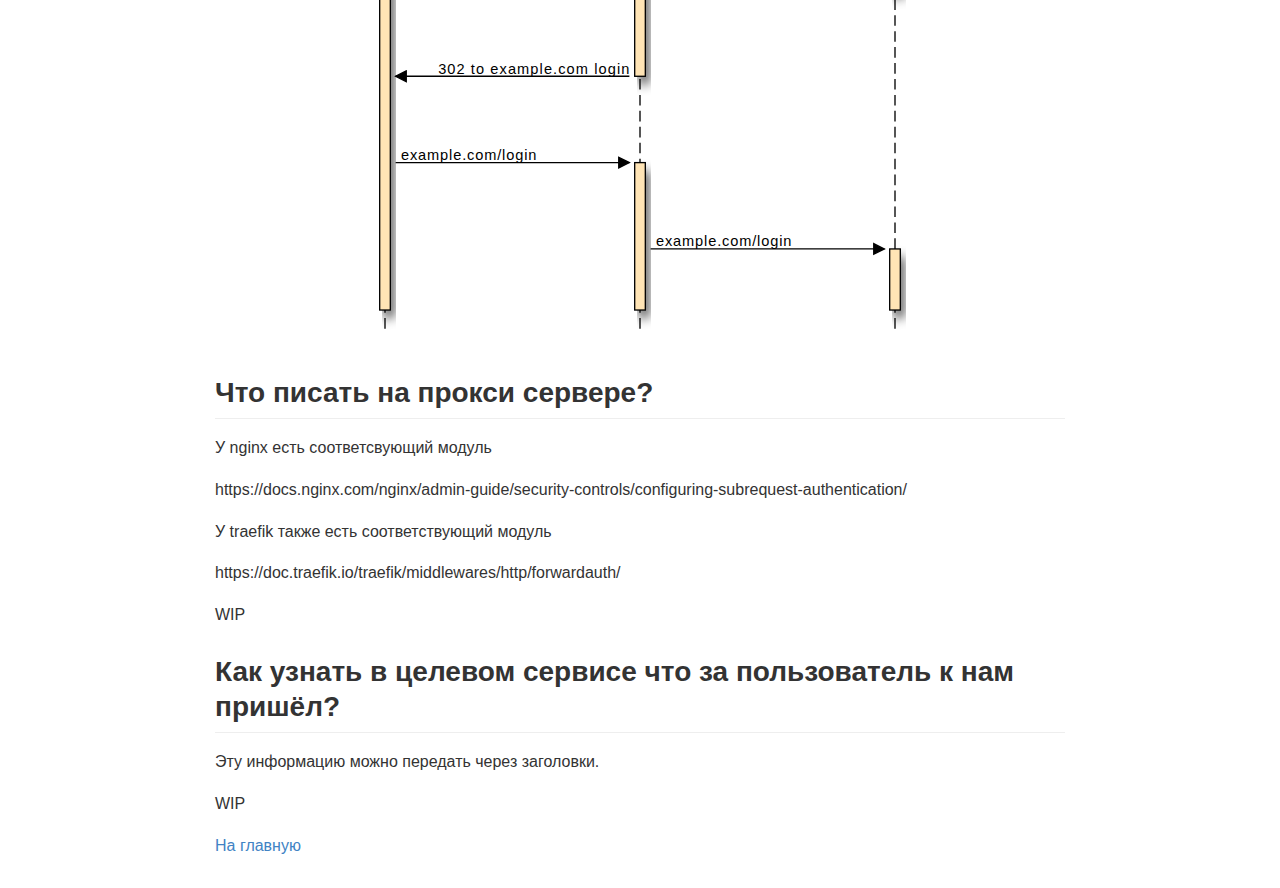
==== commit 617c3ac4: "Wip" ====
--- a/docs/auth-proxy.html
+++ b/docs/auth-proxy.html
@@ -9,6 +9,7 @@
   <link rel="stylesheet" href="github-markdown.css" type="text/css" />
 </head>
 <body>
+<p><a href="index.html">На главную</a></p>
 <h1 id="авторизационный-proxy">Авторизационный proxy</h1>
 <h2 id="как-авторизовывать-несколько-сервисов-без-написания-кучи-кода-внутри-них">Как авторизовывать несколько сервисов без написания кучи кода внутри них</h2>
 <p>Идея очень простая и уже очень давно много где реализована.</p>
@@ -139,8 +140,10 @@
 <p>https://docs.nginx.com/nginx/admin-guide/security-controls/configuring-subrequest-authentication/</p>
 <p>У traefik также есть соответствующий модуль</p>
 <p>https://doc.traefik.io/traefik/middlewares/http/forwardauth/</p>
+<p>WIP</p>
 <h2 id="как-узнать-в-целевом-сервисе-что-за-пользователь-к-нам-пришёл">Как узнать в целевом сервисе что за пользователь к нам пришёл?</h2>
 <p>Эту информацию можно передать через заголовки.</p>
-<p><a href="index.html">Назад</a></p>
+<p>WIP</p>
+<p><a href="index.html">На главную</a></p>
 </body>
 </html>
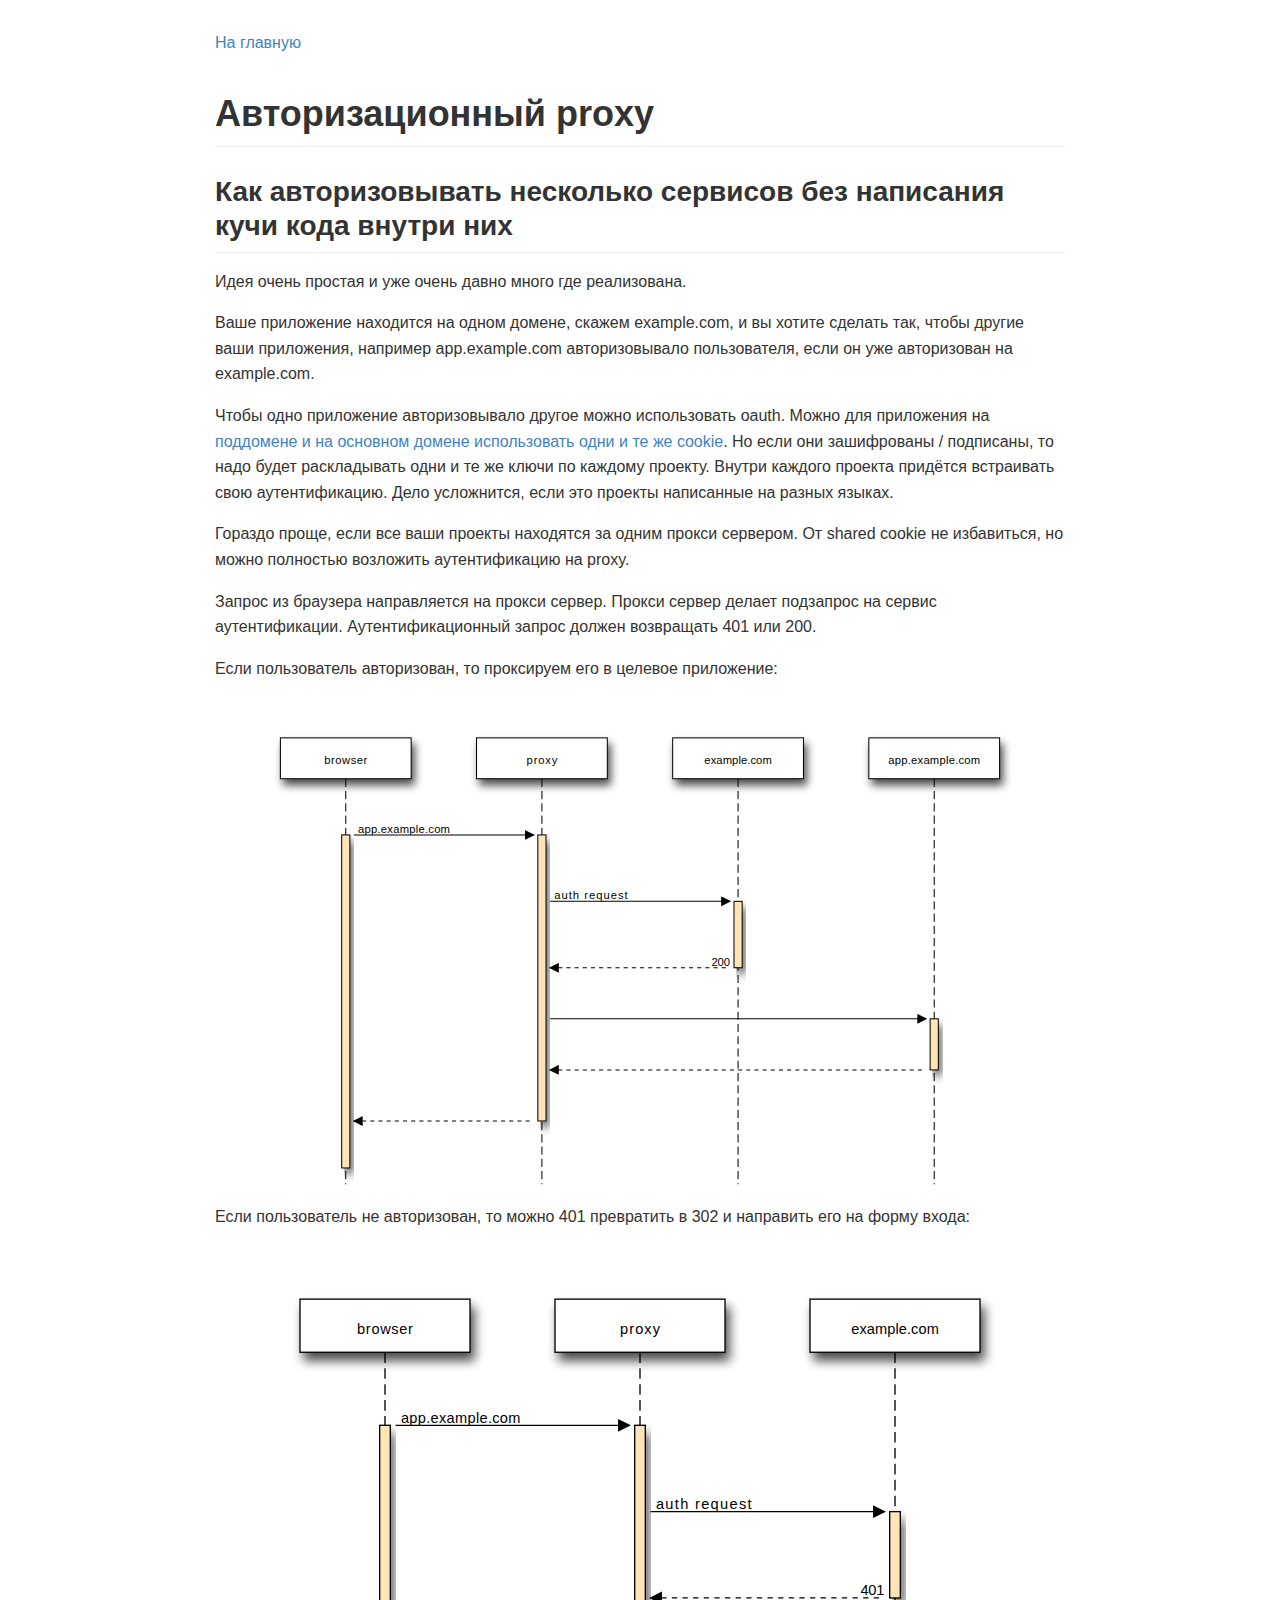
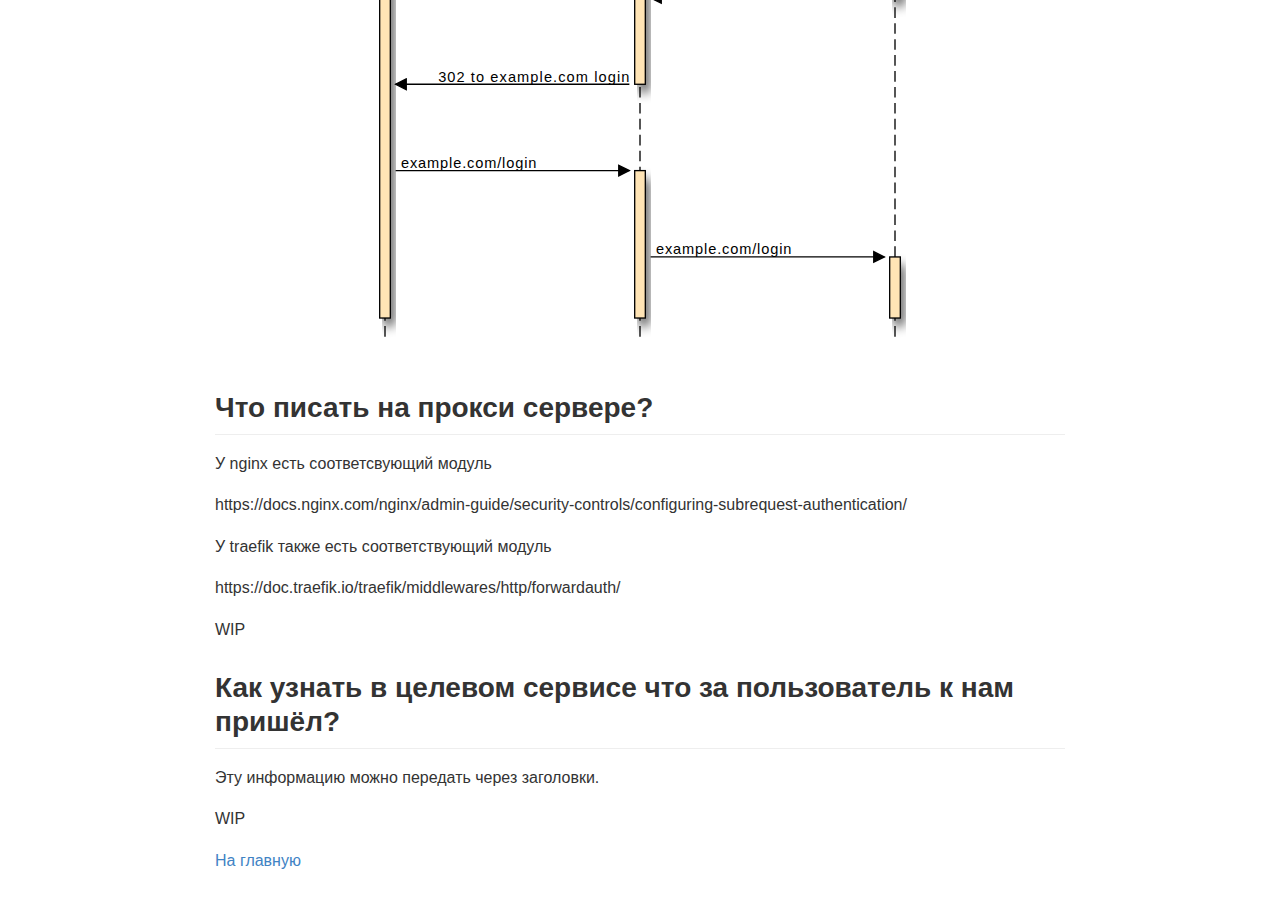
==== commit d79b8624: "Upd" ====
--- a/docs/auth-proxy.html
+++ b/docs/auth-proxy.html
@@ -1,12 +1,19 @@
-<!DOCTYPE html PUBLIC "-//W3C//DTD XHTML 1.0 Transitional//EN" "http://www.w3.org/TR/xhtml1/DTD/xhtml1-transitional.dtd">
-<html xmlns="http://www.w3.org/1999/xhtml">
+<!DOCTYPE html>
+<html xmlns="http://www.w3.org/1999/xhtml" lang="" xml:lang="">
 <head>
-  <meta http-equiv="Content-Type" content="text/html; charset=utf-8" />
-  <meta http-equiv="Content-Style-Type" content="text/css" />
+  <meta charset="utf-8" />
   <meta name="generator" content="pandoc" />
-  <title></title>
-  <style type="text/css">code{white-space: pre;}</style>
-  <link rel="stylesheet" href="github-markdown.css" type="text/css" />
+  <meta name="viewport" content="width=device-width, initial-scale=1.0, user-scalable=yes" />
+  <title>auth-proxy</title>
+  <style>
+    code{white-space: pre-wrap;}
+    span.smallcaps{font-variant: small-caps;}
+    span.underline{text-decoration: underline;}
+    div.column{display: inline-block; vertical-align: top; width: 50%;}
+    div.hanging-indent{margin-left: 1.5em; text-indent: -1.5em;}
+    ul.task-list{list-style: none;}
+  </style>
+  <link rel="stylesheet" href="github-markdown.css" />
 </head>
 <body>
 <p><a href="index.html">На главную</a></p>
@@ -51,13 +58,13 @@
   <path d="M 704 80 L 704 477" fill="none" stroke="rgb(0,0,0)" stroke-dasharray="8 4" />
   <rect fill="moccasin" height="50" stroke="rgb(0,0,0)" width="8" x="700" y="315" />
   <rect fill="rgb(255,255,255)" height="40" stroke="rgb(0,0,0)" width="128" x="64" y="40" />
-  <text fill="rgb(0,0,0)" font-family="sans-serif" font-size="11" font-style="normal" font-weight="normal" text-anchor="middle" textLength="42" x="128" y="66">browser</text>
+  <text fill="rgb(0,0,0)" font-family="sans-serif" font-size="11" font-style="normal" font-weight="normal" text-anchor="middle" textLength="42" x="128.0" y="66">browser</text>
   <rect fill="rgb(255,255,255)" height="40" stroke="rgb(0,0,0)" width="128" x="256" y="40" />
-  <text fill="rgb(0,0,0)" font-family="sans-serif" font-size="11" font-style="normal" font-weight="normal" text-anchor="middle" textLength="30" x="320" y="66">proxy</text>
+  <text fill="rgb(0,0,0)" font-family="sans-serif" font-size="11" font-style="normal" font-weight="normal" text-anchor="middle" textLength="30" x="320.0" y="66">proxy</text>
   <rect fill="rgb(255,255,255)" height="40" stroke="rgb(0,0,0)" width="128" x="448" y="40" />
-  <text fill="rgb(0,0,0)" font-family="sans-serif" font-size="11" font-style="normal" font-weight="normal" text-anchor="middle" textLength="66" x="512" y="66">example.com</text>
+  <text fill="rgb(0,0,0)" font-family="sans-serif" font-size="11" font-style="normal" font-weight="normal" text-anchor="middle" textLength="66" x="512.0" y="66">example.com</text>
   <rect fill="rgb(255,255,255)" height="40" stroke="rgb(0,0,0)" width="128" x="640" y="40" />
-  <text fill="rgb(0,0,0)" font-family="sans-serif" font-size="11" font-style="normal" font-weight="normal" text-anchor="middle" textLength="90" x="704" y="66">app.example.com</text>
+  <text fill="rgb(0,0,0)" font-family="sans-serif" font-size="11" font-style="normal" font-weight="normal" text-anchor="middle" textLength="90" x="704.0" y="66">app.example.com</text>
   <path d="M 136 135 L 312 135" fill="none" stroke="rgb(0,0,0)" />
   <polygon fill="rgb(0,0,0)" points="304,131 312,135 304,139" stroke="rgb(0,0,0)" />
   <path d="M 328 200 L 504 200" fill="none" stroke="rgb(0,0,0)" />
@@ -70,9 +77,9 @@
   <polygon fill="rgb(0,0,0)" points="336,361 328,365 336,369" stroke="rgb(0,0,0)" />
   <path d="M 136 415 L 312 415" fill="none" stroke="rgb(0,0,0)" stroke-dasharray="4" />
   <polygon fill="rgb(0,0,0)" points="144,411 136,415 144,419" stroke="rgb(0,0,0)" />
-  <text fill="rgb(0,0,0)" font-family="sans-serif" font-size="11" font-style="normal" font-weight="normal" text-anchor="middle" textLength="90" x="185" y="133">app.example.com</text>
-  <text fill="rgb(0,0,0)" font-family="sans-serif" font-size="11" font-style="normal" font-weight="normal" text-anchor="middle" textLength="72" x="368" y="198">auth request</text>
-  <text fill="rgb(0,0,0)" font-family="sans-serif" font-size="11" font-style="normal" font-weight="normal" text-anchor="middle" textLength="18" x="495" y="263">200</text>
+  <text fill="rgb(0,0,0)" font-family="sans-serif" font-size="11" font-style="normal" font-weight="normal" text-anchor="middle" textLength="90" x="185.0" y="133">app.example.com</text>
+  <text fill="rgb(0,0,0)" font-family="sans-serif" font-size="11" font-style="normal" font-weight="normal" text-anchor="middle" textLength="72" x="368.0" y="198">auth request</text>
+  <text fill="rgb(0,0,0)" font-family="sans-serif" font-size="11" font-style="normal" font-weight="normal" text-anchor="middle" textLength="18" x="495.0" y="263">200</text>
 </svg>
 
 <p>Если пользователь не авторизован, то можно 401 превратить в 302 и направить его на форму входа:</p>
@@ -110,11 +117,11 @@
   <rect fill="moccasin" height="65" stroke="rgb(0,0,0)" width="8" x="508" y="200" />
   <rect fill="moccasin" height="46" stroke="rgb(0,0,0)" width="8" x="508" y="460" />
   <rect fill="rgb(255,255,255)" height="40" stroke="rgb(0,0,0)" width="128" x="64" y="40" />
-  <text fill="rgb(0,0,0)" font-family="sans-serif" font-size="11" font-style="normal" font-weight="normal" text-anchor="middle" textLength="42" x="128" y="66">browser</text>
+  <text fill="rgb(0,0,0)" font-family="sans-serif" font-size="11" font-style="normal" font-weight="normal" text-anchor="middle" textLength="42" x="128.0" y="66">browser</text>
   <rect fill="rgb(255,255,255)" height="40" stroke="rgb(0,0,0)" width="128" x="256" y="40" />
-  <text fill="rgb(0,0,0)" font-family="sans-serif" font-size="11" font-style="normal" font-weight="normal" text-anchor="middle" textLength="30" x="320" y="66">proxy</text>
+  <text fill="rgb(0,0,0)" font-family="sans-serif" font-size="11" font-style="normal" font-weight="normal" text-anchor="middle" textLength="30" x="320.0" y="66">proxy</text>
   <rect fill="rgb(255,255,255)" height="40" stroke="rgb(0,0,0)" width="128" x="448" y="40" />
-  <text fill="rgb(0,0,0)" font-family="sans-serif" font-size="11" font-style="normal" font-weight="normal" text-anchor="middle" textLength="66" x="512" y="66">example.com</text>
+  <text fill="rgb(0,0,0)" font-family="sans-serif" font-size="11" font-style="normal" font-weight="normal" text-anchor="middle" textLength="66" x="512.0" y="66">example.com</text>
   <path d="M 136 135 L 312 135" fill="none" stroke="rgb(0,0,0)" />
   <polygon fill="rgb(0,0,0)" points="304,131 312,135 304,139" stroke="rgb(0,0,0)" />
   <path d="M 328 200 L 504 200" fill="none" stroke="rgb(0,0,0)" />
@@ -127,12 +134,12 @@
   <polygon fill="rgb(0,0,0)" points="304,391 312,395 304,399" stroke="rgb(0,0,0)" />
   <path d="M 328 460 L 504 460" fill="none" stroke="rgb(0,0,0)" />
   <polygon fill="rgb(0,0,0)" points="496,456 504,460 496,464" stroke="rgb(0,0,0)" />
-  <text fill="rgb(0,0,0)" font-family="sans-serif" font-size="11" font-style="normal" font-weight="normal" text-anchor="middle" textLength="90" x="185" y="133">app.example.com</text>
-  <text fill="rgb(0,0,0)" font-family="sans-serif" font-size="11" font-style="normal" font-weight="normal" text-anchor="middle" textLength="72" x="368" y="198">auth request</text>
-  <text fill="rgb(0,0,0)" font-family="sans-serif" font-size="11" font-style="normal" font-weight="normal" text-anchor="middle" textLength="18" x="495" y="263">401</text>
-  <text fill="rgb(0,0,0)" font-family="sans-serif" font-size="11" font-style="normal" font-weight="normal" text-anchor="middle" textLength="144" x="240" y="328">302 to example.com login</text>
-  <text fill="rgb(0,0,0)" font-family="sans-serif" font-size="11" font-style="normal" font-weight="normal" text-anchor="middle" textLength="102" x="191" y="393">example.com/login</text>
-  <text fill="rgb(0,0,0)" font-family="sans-serif" font-size="11" font-style="normal" font-weight="normal" text-anchor="middle" textLength="102" x="383" y="458">example.com/login</text>
+  <text fill="rgb(0,0,0)" font-family="sans-serif" font-size="11" font-style="normal" font-weight="normal" text-anchor="middle" textLength="90" x="185.0" y="133">app.example.com</text>
+  <text fill="rgb(0,0,0)" font-family="sans-serif" font-size="11" font-style="normal" font-weight="normal" text-anchor="middle" textLength="72" x="368.0" y="198">auth request</text>
+  <text fill="rgb(0,0,0)" font-family="sans-serif" font-size="11" font-style="normal" font-weight="normal" text-anchor="middle" textLength="18" x="495.0" y="263">401</text>
+  <text fill="rgb(0,0,0)" font-family="sans-serif" font-size="11" font-style="normal" font-weight="normal" text-anchor="middle" textLength="144" x="240.0" y="328">302 to example.com login</text>
+  <text fill="rgb(0,0,0)" font-family="sans-serif" font-size="11" font-style="normal" font-weight="normal" text-anchor="middle" textLength="102" x="191.0" y="393">example.com/login</text>
+  <text fill="rgb(0,0,0)" font-family="sans-serif" font-size="11" font-style="normal" font-weight="normal" text-anchor="middle" textLength="102" x="383.0" y="458">example.com/login</text>
 </svg>
 
 <h2 id="что-писать-на-прокси-сервере">Что писать на прокси сервере?</h2>
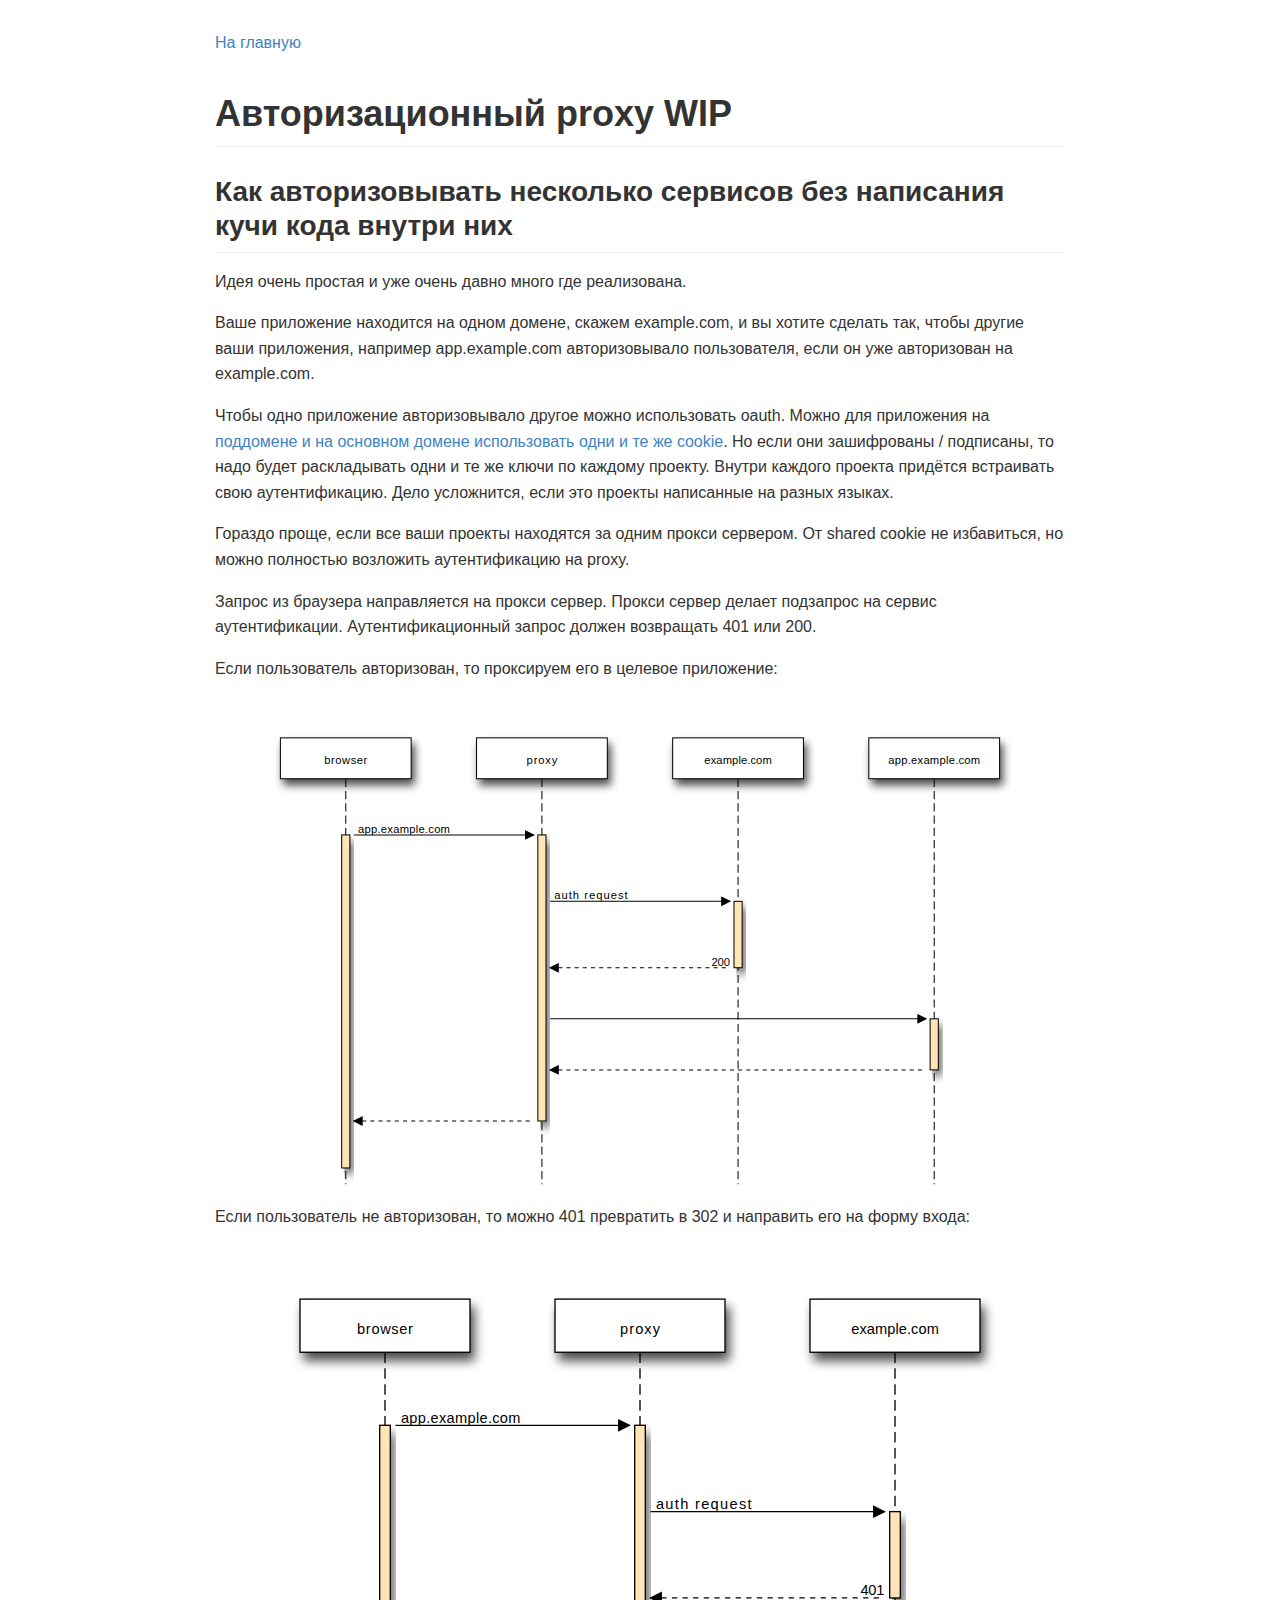
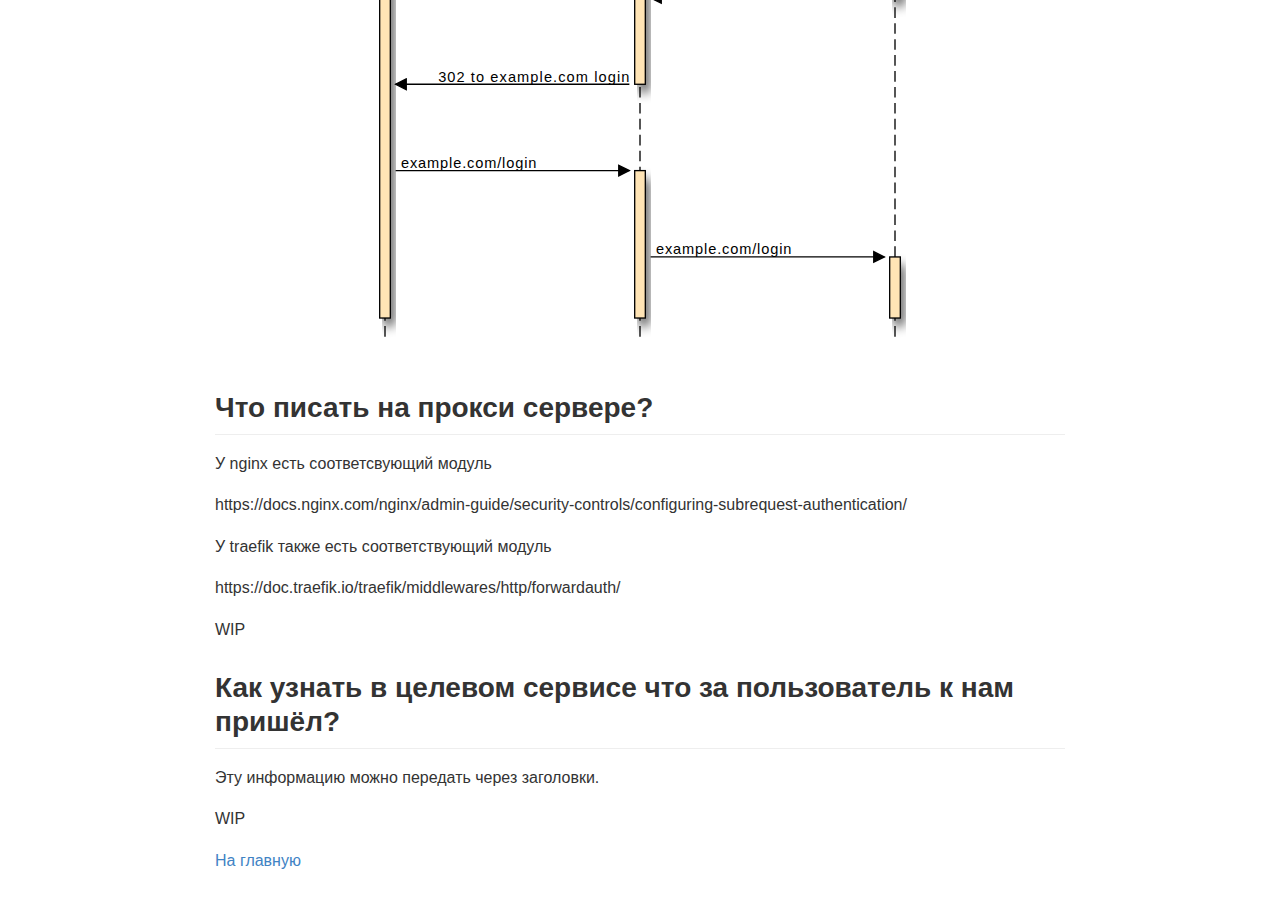
==== commit 87f54855: "Wip" ====
--- a/docs/auth-proxy.html
+++ b/docs/auth-proxy.html
@@ -17,7 +17,7 @@
 </head>
 <body>
 <p><a href="index.html">На главную</a></p>
-<h1 id="авторизационный-proxy">Авторизационный proxy</h1>
+<h1 id="авторизационный-proxy-wip">Авторизационный proxy WIP</h1>
 <h2 id="как-авторизовывать-несколько-сервисов-без-написания-кучи-кода-внутри-них">Как авторизовывать несколько сервисов без написания кучи кода внутри них</h2>
 <p>Идея очень простая и уже очень давно много где реализована.</p>
 <p>Ваше приложение находится на одном домене, скажем example.com, и вы хотите сделать так, чтобы другие ваши приложения, например app.example.com авторизовывало пользователя, если он уже авторизован на example.com.</p>
